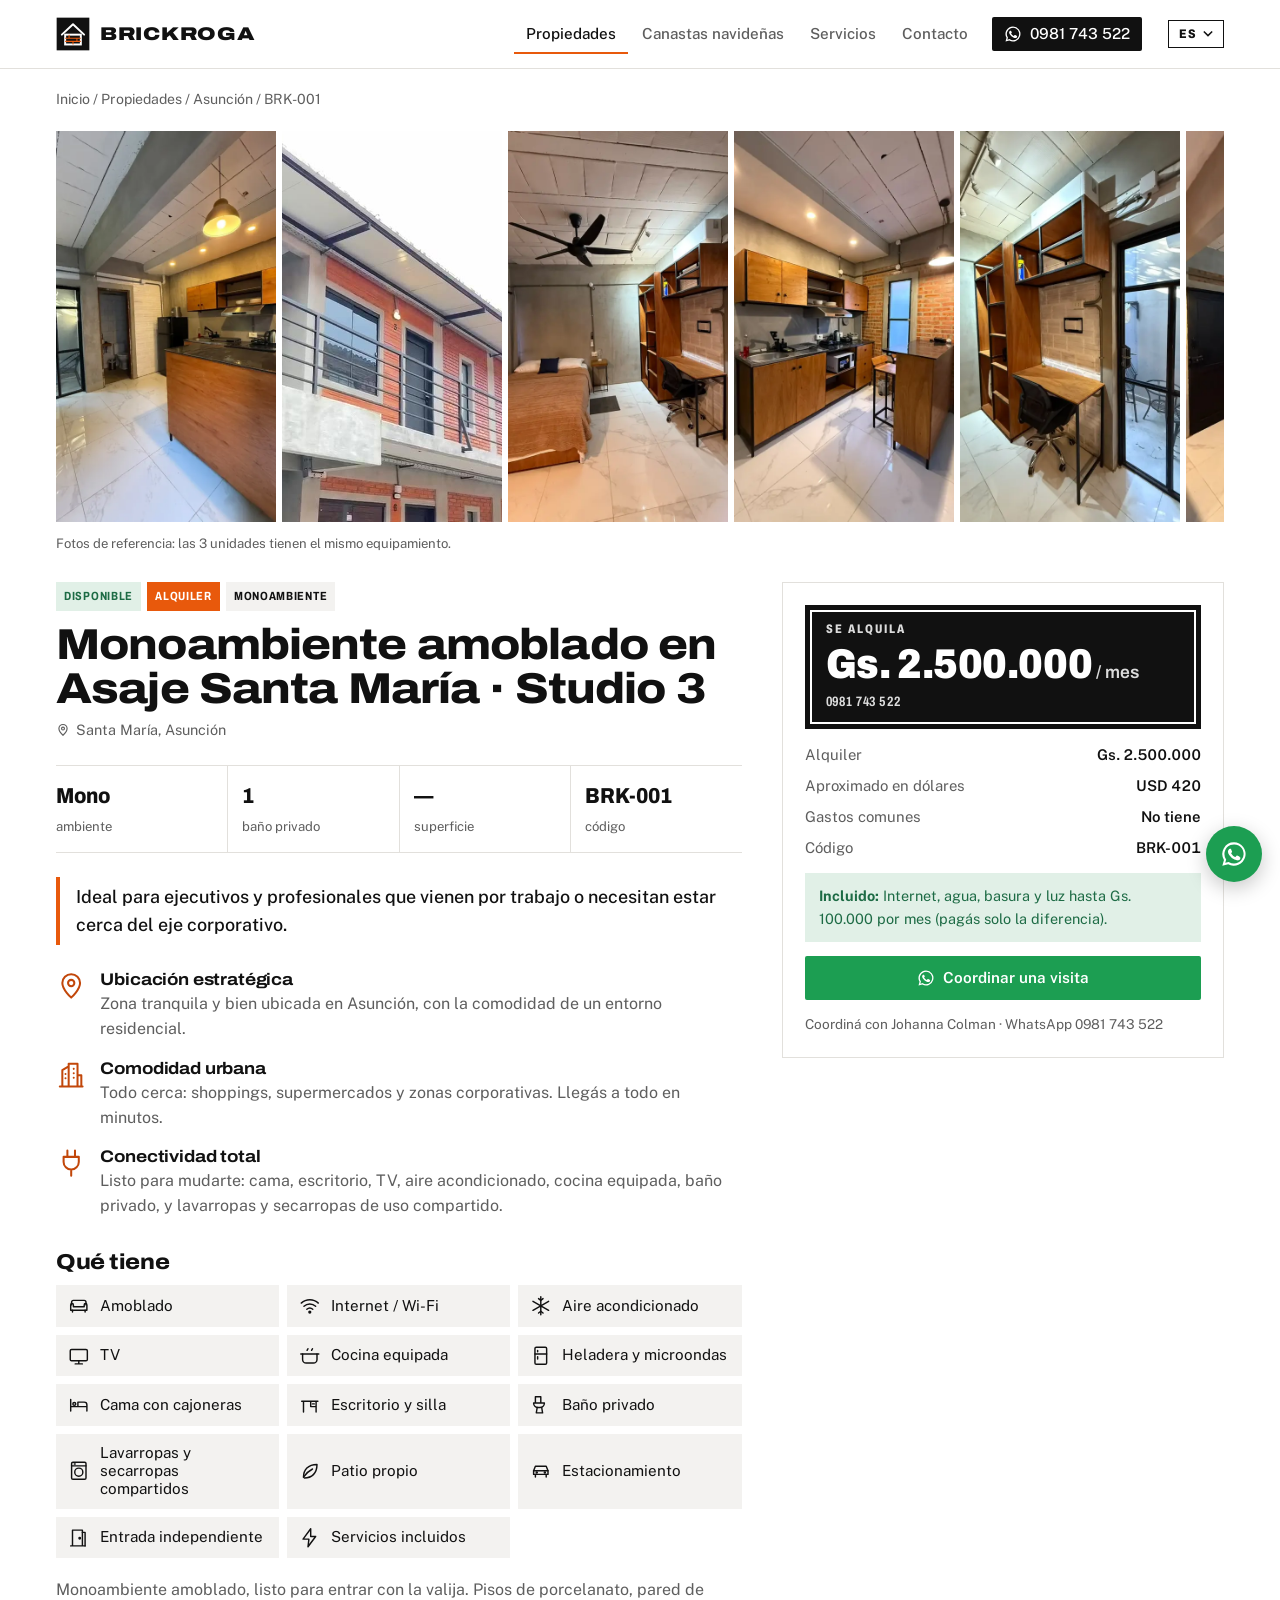
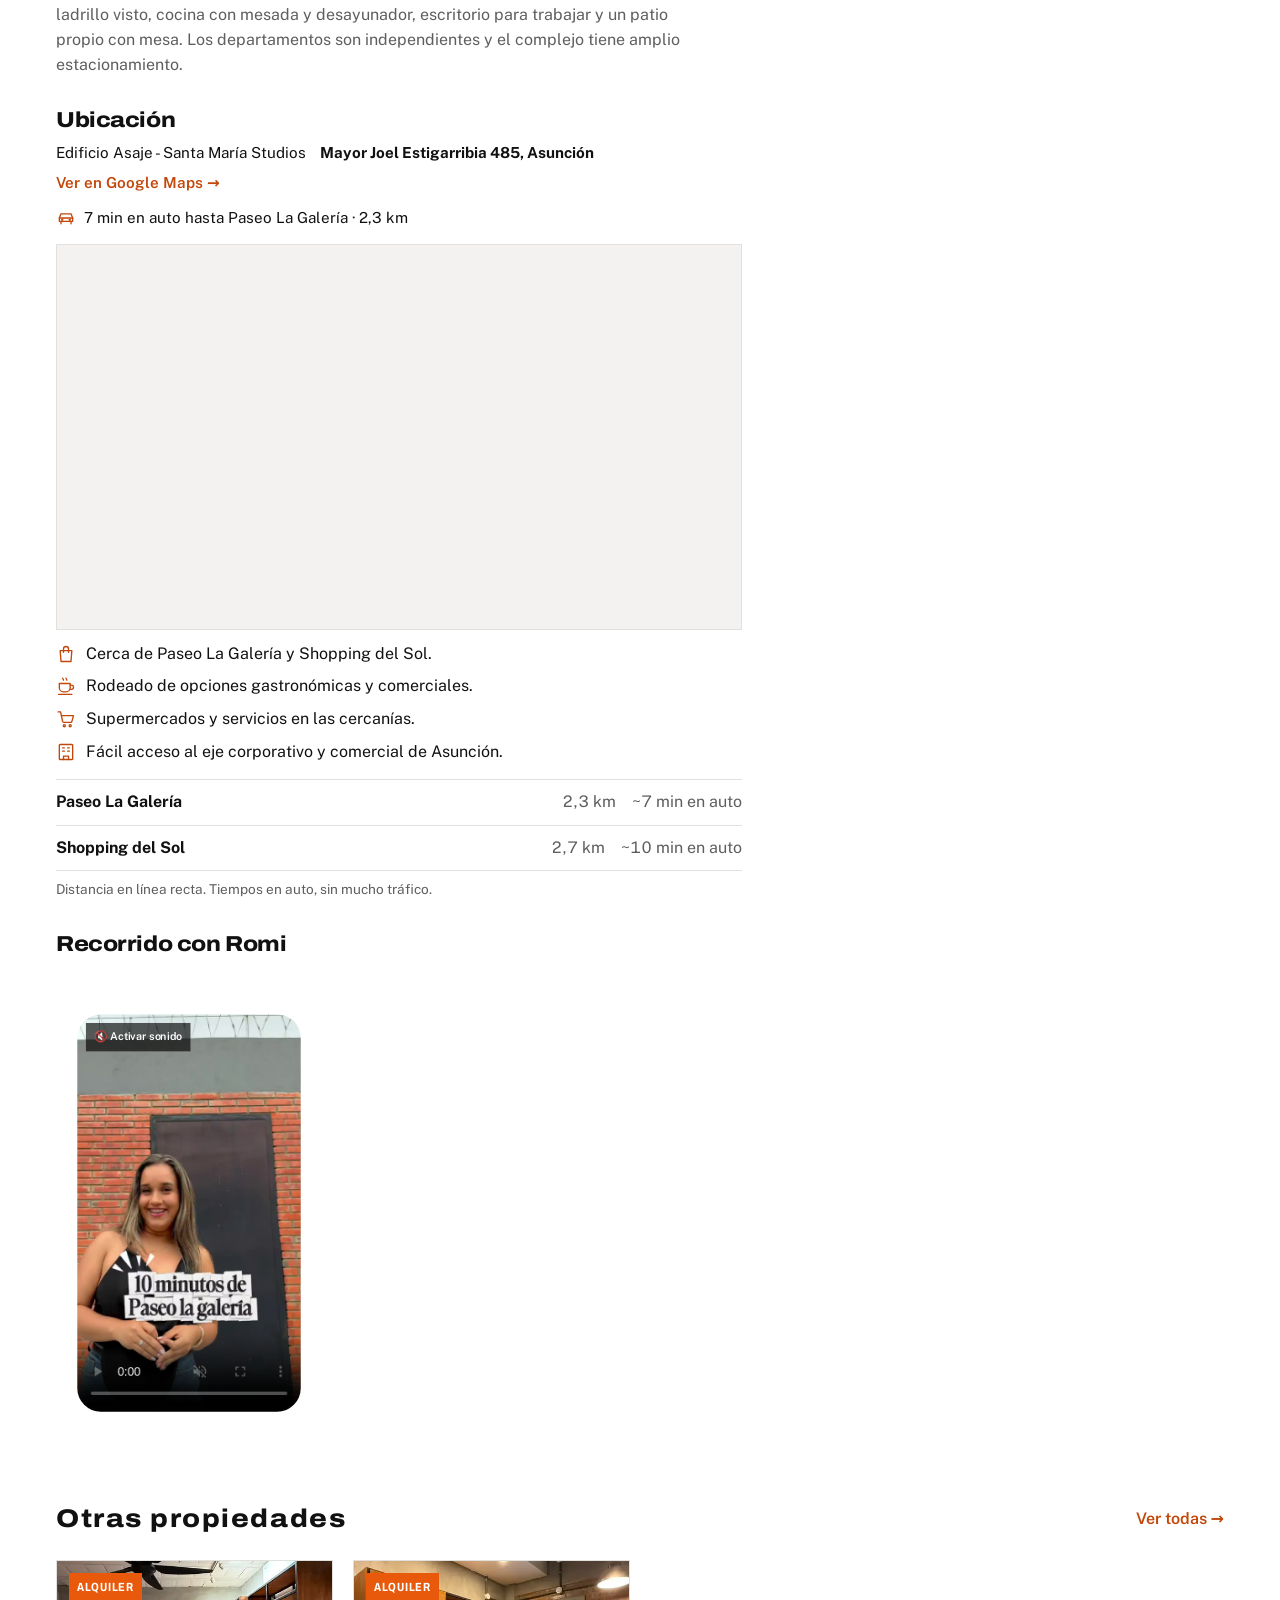
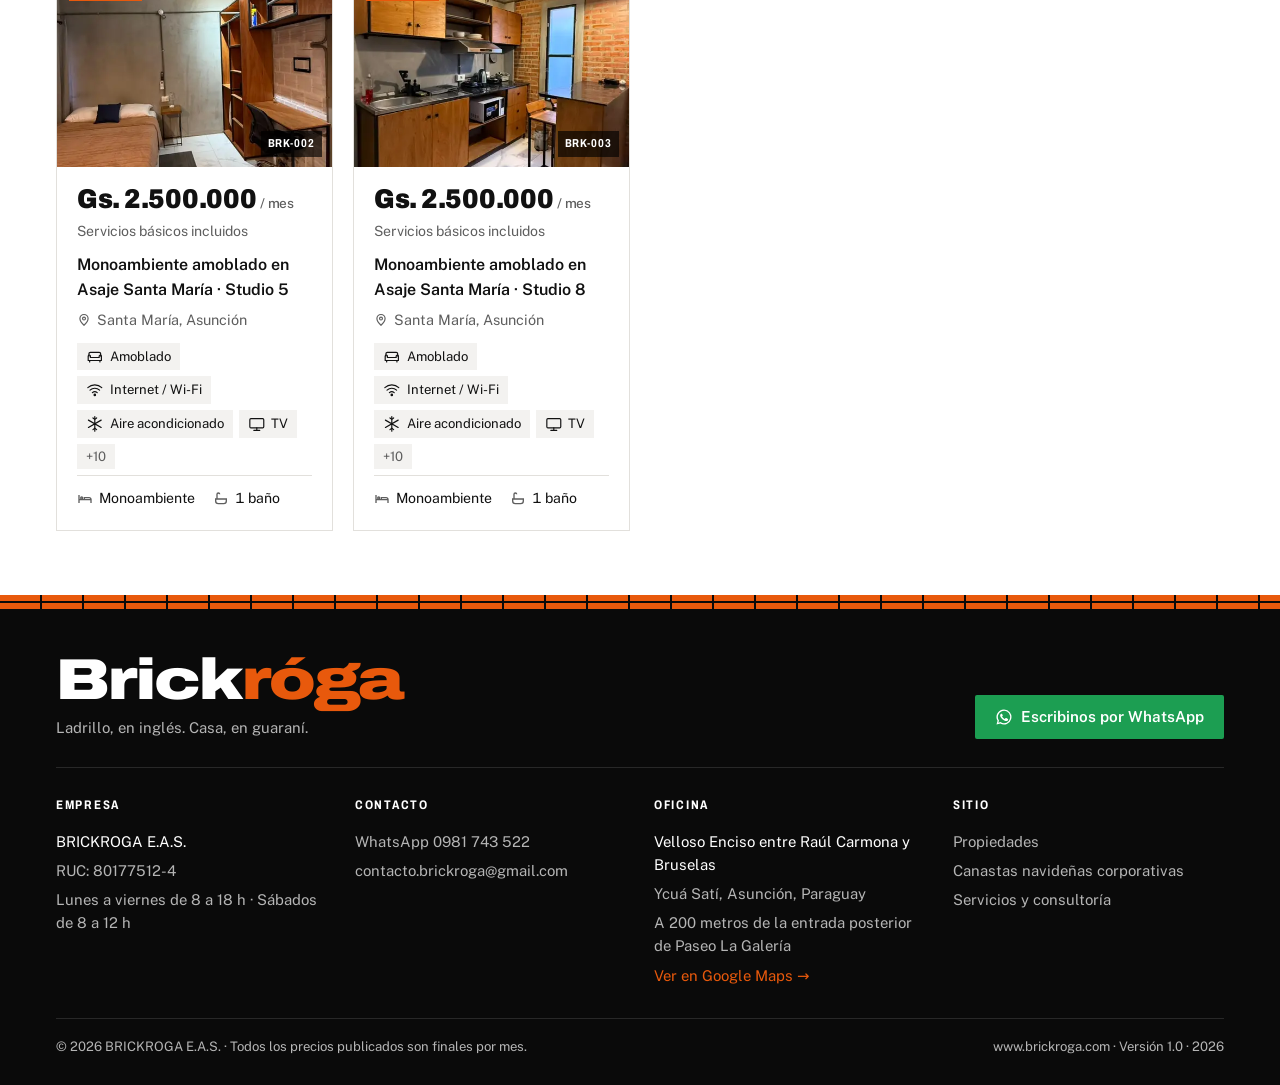
==== alquiler-monoambiente-amoblado-asaje-santa-maria-studio-3-asuncion.html @ c7d5e8a3 "Edificio Asaje - Santa María Studios: unidades Studio 3, 5 y 8 Co-Authored-By: Claude Opus 5.5 <nore" ====
<!doctype html>
<!-- Generado por herramientas/generar-fichas.js desde propiedad.html y data/datos.js: no editar a mano -->
<html lang="es-PY">
<head>
<title>Alquiler: Monoambiente amoblado en Asaje Santa María, Studio 3, Asunción, Paraguay | Brickroga</title>
<meta charset="utf-8">
<meta name="viewport" content="width=device-width, initial-scale=1, viewport-fit=cover">
<meta name="claude:viewport-fit-sides" content="cover">
<meta name="theme-color" content="#111111">
<link rel="icon" type="image/svg+xml" href="assets/favicon.svg">
<link rel="preconnect" href="https://fonts.googleapis.com">
<link rel="preconnect" href="https://fonts.gstatic.com" crossorigin>
<link rel="stylesheet" href="https://fonts.googleapis.com/css2?family=Archivo:wdth,wght@62..125,400..900&family=Public+Sans:wght@400;500;600;700&display=swap">
<link rel="stylesheet" href="assets/styles.css">
<meta name="description" content="Monoambiente amoblado en Asaje Santa María, Studio 3 en Santa María, Asunción, Paraguay. Gs. 2.500.000 por mes. Incluye internet, agua, basura y luz hasta Gs. 100.000 por mes (pagás solo la diferencia). Ideal para ejecutivos y profesionales que vienen por trabajo o necesitan estar cerca del eje corp">
<link rel="canonical" href="https://www.brickroga.com/alquiler-monoambiente-amoblado-asaje-santa-maria-studio-3-asuncion.html">
<link rel="alternate" hreflang="es-PY" href="https://www.brickroga.com/alquiler-monoambiente-amoblado-asaje-santa-maria-studio-3-asuncion.html">
<link rel="alternate" hreflang="en" href="https://www.brickroga.com/alquiler-monoambiente-amoblado-asaje-santa-maria-studio-3-asuncion.html?lang=en">
<link rel="alternate" hreflang="x-default" href="https://www.brickroga.com/alquiler-monoambiente-amoblado-asaje-santa-maria-studio-3-asuncion.html">
<meta name="geo.region" content="PY-ASU">
<meta name="geo.placename" content="Asunción, Paraguay">
<meta name="geo.position" content="-25.301266;-57.550014">
<meta property="og:title" content="Monoambiente amoblado en Asaje Santa María · Studio 3 · Gs. 2.500.000 por mes">
<meta property="og:description" content="Monoambiente amoblado en Asaje Santa María, Studio 3 en Santa María, Asunción, Paraguay. Gs. 2.500.000 por mes. Incluye internet, agua, basura y luz hasta Gs. 100.000 por mes (pagás solo la diferencia). Ideal para ejecutivos y profesionales que vienen por trabajo o necesitan estar cerca del eje corp">
<meta property="og:type" content="website">
<meta property="og:locale" content="es_PY">
<meta property="og:url" content="https://www.brickroga.com/alquiler-monoambiente-amoblado-asaje-santa-maria-studio-3-asuncion.html">
<meta property="og:image" content="https://www.brickroga.com/assets/fotos/santa-maria/r1.webp">
<script type="application/ld+json">{"@context":"https://schema.org","@graph":[{"@type":"RealEstateListing","@id":"https://www.brickroga.com/alquiler-monoambiente-amoblado-asaje-santa-maria-studio-3-asuncion.html","url":"https://www.brickroga.com/alquiler-monoambiente-amoblado-asaje-santa-maria-studio-3-asuncion.html","name":"Monoambiente amoblado en Asaje Santa María · Studio 3","description":"Monoambiente amoblado en Asaje Santa María, Studio 3 en Santa María, Asunción, Paraguay. Gs. 2.500.000 por mes. Incluye internet, agua, basura y luz hasta Gs. 100.000 por mes (pagás solo la diferencia). Ideal para ejecutivos y profesionales que vienen por trabajo o necesitan estar cerca del eje corp","inLanguage":"es-PY","image":"https://www.brickroga.com/assets/fotos/santa-maria/r1.webp","about":{"@type":"Apartment","name":"Monoambiente amoblado en Asaje Santa María · Studio 3","description":"Monoambiente amoblado, listo para entrar con la valija. Pisos de porcelanato, pared de ladrillo visto, cocina con mesada y desayunador, escritorio para trabajar y un patio propio con mesa. Los departamentos son independientes y el complejo tiene amplio estacionamiento.","address":{"@type":"PostalAddress","streetAddress":"Mayor Joel Estigarribia 485, Asunción","addressLocality":"Asunción","addressRegion":"Asunción","addressCountry":"PY"},"geo":{"@type":"GeoCoordinates","latitude":-25.301266,"longitude":-57.550014},"numberOfRooms":1,"numberOfBathroomsTotal":1,"amenityFeature":[{"@type":"LocationFeatureSpecification","name":"Amoblado","value":true},{"@type":"LocationFeatureSpecification","name":"Internet / Wi-Fi","value":true},{"@type":"LocationFeatureSpecification","name":"Aire acondicionado","value":true},{"@type":"LocationFeatureSpecification","name":"TV","value":true},{"@type":"LocationFeatureSpecification","name":"Cocina equipada","value":true},{"@type":"LocationFeatureSpecification","name":"Heladera y microondas","value":true},{"@type":"LocationFeatureSpecification","name":"Cama con cajoneras","value":true},{"@type":"LocationFeatureSpecification","name":"Escritorio y silla","value":true},{"@type":"LocationFeatureSpecification","name":"Baño privado","value":true},{"@type":"LocationFeatureSpecification","name":"Lavarropas y secarropas compartidos","value":true},{"@type":"LocationFeatureSpecification","name":"Patio propio","value":true},{"@type":"LocationFeatureSpecification","name":"Estacionamiento","value":true},{"@type":"LocationFeatureSpecification","name":"Entrada independiente","value":true},{"@type":"LocationFeatureSpecification","name":"Servicios incluidos","value":true}],"image":["https://www.brickroga.com/assets/fotos/santa-maria/r1.webp","https://www.brickroga.com/assets/fotos/santa-maria/fachada.jpg","https://www.brickroga.com/assets/fotos/santa-maria/r5.webp","https://www.brickroga.com/assets/fotos/santa-maria/r4.webp","https://www.brickroga.com/assets/fotos/santa-maria/r3.webp","https://www.brickroga.com/assets/fotos/santa-maria/r2.webp"]},"offers":{"@type":"Offer","price":2500000,"priceCurrency":"PYG","businessFunction":"http://purl.org/goodrelations/v1#LeaseOut","priceSpecification":{"@type":"UnitPriceSpecification","price":2500000,"priceCurrency":"PYG","unitText":"mes"},"availability":"https://schema.org/InStock","seller":{"@id":"https://www.brickroga.com/#empresa"}}},{"@type":"BreadcrumbList","itemListElement":[{"@type":"ListItem","position":1,"name":"Inicio","item":"https://www.brickroga.com/"},{"@type":"ListItem","position":2,"name":"Propiedades en Paraguay","item":"https://www.brickroga.com/alquileres.html"},{"@type":"ListItem","position":3,"name":"Monoambiente amoblado en Asaje Santa María · Studio 3","item":"https://www.brickroga.com/alquiler-monoambiente-amoblado-asaje-santa-maria-studio-3-asuncion.html"}]},{"@type":["RealEstateAgent","LocalBusiness"],"@id":"https://www.brickroga.com/#empresa","name":"Brickroga","legalName":"BRICKROGA E.A.S.","url":"https://www.brickroga.com/","telephone":"+595981743522","email":"contacto.brickroga@gmail.com","taxID":"80177512-4","address":{"@type":"PostalAddress","streetAddress":"Velloso Enciso entre Raúl Carmona y Bruselas","addressLocality":"Asunción","addressCountry":"PY"},"areaServed":{"@type":"Country","name":"Paraguay"}}]}</script>
</head>
<body data-page="alquileres" data-dyn-title data-prop="asaje-santa-maria-studio-3">
<header id="site-header"></header>
<main class="wrap" id="main">
  <article class="seo-ficha">
    <p><a href="index.html">Inicio</a> / <a href="alquileres.html">Propiedades en Paraguay</a> / BRK-001</p>
    <h1>Monoambiente amoblado en Asaje Santa María · Studio 3</h1>
    <p>Alquiler · Monoambiente · Santa María, Asunción, Paraguay</p>
    <p><strong>Gs. 2.500.000 por mes</strong> · Incluye: Internet, agua, basura y luz hasta Gs. 100.000 por mes (pagás solo la diferencia).</p>
    <p>Ideal para ejecutivos y profesionales que vienen por trabajo o necesitan estar cerca del eje corporativo.</p>
    <p>Monoambiente amoblado, listo para entrar con la valija. Pisos de porcelanato, pared de ladrillo visto, cocina con mesada y desayunador, escritorio para trabajar y un patio propio con mesa. Los departamentos son independientes y el complejo tiene amplio estacionamiento.</p>
    <h2>Comodidades</h2><ul><li>Amoblado</li><li>Internet / Wi-Fi</li><li>Aire acondicionado</li><li>TV</li><li>Cocina equipada</li><li>Heladera y microondas</li><li>Cama con cajoneras</li><li>Escritorio y silla</li><li>Baño privado</li><li>Lavarropas y secarropas compartidos</li><li>Patio propio</li><li>Estacionamiento</li><li>Entrada independiente</li><li>Servicios incluidos</li></ul>
    <h2>Ubicación</h2><p>Mayor Joel Estigarribia 485, Asunción</p>
    <ul><li>Paseo La Galería: 2,3 km, unos 7 min en auto</li><li>Shopping del Sol: 2,7 km, unos 10 min en auto</li></ul>
    <img src="assets/fotos/santa-maria/r1.webp" alt="Monoambiente amoblado en Asaje Santa María · Studio 3 en Asunción, Paraguay: foto 1" width="400" height="300" loading="lazy"><img src="assets/fotos/santa-maria/fachada.jpg" alt="Monoambiente amoblado en Asaje Santa María · Studio 3 en Asunción, Paraguay: foto 2" width="400" height="300" loading="lazy"><img src="assets/fotos/santa-maria/r5.webp" alt="Monoambiente amoblado en Asaje Santa María · Studio 3 en Asunción, Paraguay: foto 3" width="400" height="300" loading="lazy"><img src="assets/fotos/santa-maria/r4.webp" alt="Monoambiente amoblado en Asaje Santa María · Studio 3 en Asunción, Paraguay: foto 4" width="400" height="300" loading="lazy">
    <p><a href="https://wa.me/595981743522">Consultar por WhatsApp al 0981 743 522</a></p>
  </article>
</main>
<footer id="site-footer"></footer>
<script src="data/datos.js"></script>
<script src="assets/i18n.js"></script>
<script src="assets/iconos.js"></script>
<script src="assets/app.js"></script>
<script>
  function show() {
    const fixed = document.body.dataset.prop;
    const id = fixed || (location.hash || "").slice(1) || (new URLSearchParams(location.search).get("id")) || "";
    const all = BRK.visibles();
    const p = all.find(x => x.id === id) || all.find(x => x.id.startsWith(id + "-")) || all[0];
    /* old links (propiedad.html#id) go to the listing's own page */
    if (!fixed && p.slug) { location.replace(p.slug + ".html" + location.search); return; }
    const E = BRK.esc, M = n => BRK.money(p.moneda, n), K = p.contacto || { nombre: "", numero: BRK.WA.numero, visible: BRK.WA.visible };
    const T = x => window.BRK_I18N ? BRK_I18N.tr(x) : x;
    /* listing pages already ship an SEO title and description in Spanish; only rewrite them in English or on the generic page */
    const keepHead = fixed && !(window.BRK_I18N && BRK_I18N.lang === "en");
    if (!keepHead) document.title = T(p.titulo + ", " + p.ciudad) + " | Brickroga";
    const md = keepHead ? null : document.querySelector('meta[name="description"]');
    if (md) md.content = (p.ideal_para ? p.ideal_para + " " : "") + p.titulo + ", " + p.barrio + ", " + p.ciudad + (p.precio ? ". " + M(p.precio) + " por " + p.periodo + "." : ".");
    const msg = "Hola Brickroga, me interesa " + (p.codigo ? "la propiedad " + p.codigo + ", " : "") + "\"" + p.titulo + "\"" + (p.precio ? " (" + M(p.precio) + " por " + p.periodo + ")" : "") + ". ¿Puedo coordinar una visita?";
    const wa = BRK.waLink(msg, K.numero);
    const estado = p.estado === "disponible" ? '<span class="chip chip-ok">Disponible</span>' : '<span class="chip chip-ej">' + E(p.estado) + '</span>';
    const fotos = (p.fotos || []).length ? p.fotos.map((s, i) => `<img src="${E(s)}" alt="${E(p.titulo)} en ${E(p.ciudad)}, Paraguay, foto ${i + 1}" loading="${i < 3 ? "eager" : "lazy"}">`).join("")
      : [0, 1, 2].map(() => '<div class="card-photo" style="aspect-ratio:9/16">' + BRK.photo(p) + '</div>').join("");
    const facts = [];
    if (p.tipo !== "Terreno") facts.push(p.dormitorios ? [p.dormitorios, p.dormitorios === 1 ? "dormitorio" : "dormitorios"] : ["Mono", "ambiente"]);
    if (p.banos) facts.push([p.banos, p.banos === 1 && (p.comodidades || []).includes("bano_privado") ? "baño privado" : p.banos === 1 ? "baño" : "baños"]);
    if (p.huespedes) facts.push([p.huespedes, "huéspedes"]);
    facts.push([p.m2 ? p.m2 + " m²" : "—", "superficie"]);
    if (!p.huespedes) facts.push([p.codigo || "—", "código"]);
    const mapq = p.lat ? p.lat + "," + p.lng : p.mapa_q || "";
    /* Asunción listings show the route to Paseo La Galería as the reference point; others only show the place */
    const REF = "Paseo La Galería", ref = !p.mapa_solo && p.ciudad === "Asunción" && p.lat ? (p.ref_mapa || REF) : "";
    const refNear = ref && (p.cerca || []).find(c => c.lugar === ref);
    const mapSrc = ref ? `https://maps.google.com/maps?saddr=${encodeURIComponent(mapq)}&daddr=${encodeURIComponent(ref + ", Asunción, Paraguay")}&hl=es&output=embed`
      : `https://maps.google.com/maps?q=${encodeURIComponent(mapq)}&z=${p.lat ? 15 : 13}&hl=es&output=embed`;
    const ivisit = p.operacion === "Alquiler temporario" ? "Consultar fechas y tarifa" : "Coordinar una visita";
    document.getElementById("main").innerHTML = `
      <nav class="crumbs" aria-label="Ruta"><a href="index.html">Inicio</a> / <a href="alquileres.html">Propiedades</a> / <a href="alquileres.html?ciudad=${encodeURIComponent(p.ciudad)}">${E(p.ciudad)}</a> / ${E(p.codigo || p.barrio)}</nav>
      <div class="strip" tabindex="0" aria-label="Fotos">${fotos}</div>
      ${p.fotos_nota ? `<p class="foto-nota">${E(p.fotos_nota)}</p>` : ""}
      <div class="detail">
        <div style="min-width:0">
          <div style="display:flex;gap:6px;flex-wrap:wrap">${estado}<span class="chip chip-orange">${E(p.operacion)}</span><span class="chip" style="background:var(--concrete)">${E(p.tipo)}</span>${p.ejemplo ? '<span class="chip chip-ej">Datos de ejemplo</span>' : ""}</div>
          <h1 style="font-size:clamp(1.8rem,3.6vw,2.7rem);margin-top:12px">${E(p.titulo)}</h1>
          <p class="loc" style="margin-top:8px">${BRK_ICONS.pin}${E(p.barrio)}, ${E(p.ciudad)}</p>
          ${p.resenas ? `<p class="rating" style="margin-top:8px"><span class="stars">★</span>${String(p.resenas.nota).replace(".", ",")} · ${p.resenas.cantidad} reseñas en ${E(p.resenas.fuente)}</p>${p.resenas.detalle ? `<p class="muted" style="font-size:.88rem;margin-top:2px">${E(p.resenas.detalle)}</p>` : ""}` : ""}
          <div class="only-m">${BRK.cartel(p)}<a class="btn btn-wa" href="${wa}" target="_blank" rel="noopener">${BRK_ICONS.wa}${ivisit}</a></div>
          <div class="facts">${facts.map(f => `<div class="fact"><b>${E(f[0])}</b><span>${f[1]}</span></div>`).join("")}</div>
          ${p.ideal_para ? `<p class="ideal">${E(p.ideal_para)}</p>` : ""}
          ${p.secciones && p.secciones.length ? `<div class="blocks" style="margin-top:26px">${p.secciones.map(b => `<div class="block"><span class="e" aria-hidden="true">${BRK_ICO(b.e)}</span><h3>${E(b.titulo)}</h3><p>${E(b.texto)}</p></div>`).join("")}</div>` : ""}
          <h2 style="font-size:1.35rem;margin-top:32px">Qué tiene</h2>
          <div class="ams-big">${BRK.amen(p)}</div>
          <p style="max-width:66ch;margin-top:20px" class="muted">${E(p.descripcion)}</p>
          ${p.nota ? `<div class="nota"><b>${E(p.nota.titulo)}</b><p>${E(p.nota.texto)}</p></div>` : ""}
          <h2 style="font-size:1.35rem;margin-top:32px">Ubicación</h2>
          <div class="addr">${p.edificio ? `<span>Edificio ${E(p.edificio)}</span>` : ""}${p.direccion ? `<b>${E(p.direccion)}</b>` : `<b>${E(p.barrio)}, ${E(p.ciudad)}</b>`}${p.maps ? `<a href="${E(p.maps)}" target="_blank" rel="noopener">Ver en Google Maps →</a>` : ""}</div>
          ${refNear ? `<p class="map-ref">${BRK_ICO("car")}<span>${refNear.min} min en auto hasta ${E(ref)} · ${String(refNear.km).replace(".", ",")} km</span></p>` : ""}
          ${mapq ? `<div class="map-embed"><iframe title="Mapa: ${E(p.barrio)}, ${E(p.ciudad)}" src="${mapSrc}" loading="lazy" referrerpolicy="no-referrer-when-downgrade" allowfullscreen></iframe></div>${p.mapa_aprox ? '<p class="muted" style="font-size:.85rem;margin-top:8px">Ubicación aproximada. Te pasamos la dirección exacta al confirmar la reserva.</p>' : ""}` : ""}
          ${p.cerca_lista ? `<ul class="near-list">${p.cerca_lista.map(c => { const s = BRK_ICO_SPLIT(c); return `<li>${s[0]}<span>${E(s[1])}</span></li>`; }).join("")}</ul>` : ""}
          ${p.cerca && p.cerca.length ? `<div class="near">${p.cerca.map(c => `<div><b>${E(c.lugar)}</b><span>${String(c.km).replace(".", ",")} km</span><span>~${c.min} min en auto</span></div>`).join("")}</div>
          <p class="muted" style="font-size:.85rem;margin-top:8px">Distancia en línea recta. Tiempos en auto, sin mucho tráfico.</p>` : ""}
          ${p.video || (p.mapa && !mapq) ? `<h2 style="font-size:1.35rem;margin-top:32px">${p.video_titulo ? E(p.video_titulo) : "Recorrido"}</h2>
          <div class="media-row">
            ${p.video ? `<div class="video-wrap"><video data-auto controls muted loop playsinline preload="metadata" poster="${E(p.video_poster || "")}" src="${E(p.video)}"></video></div>` : ""}
            ${p.mapa && !mapq ? `<figure style="margin:0"><img src="${E(p.mapa)}" alt="Mapa de la zona de ${E(p.barrio)}" loading="lazy"><figcaption class="muted" style="font-size:.8rem;margin-top:6px">© OpenStreetMap</figcaption></figure>` : ""}
          </div>` : ""}
        </div>
        <aside class="price-box" aria-label="Precio">
          ${BRK.cartel(p)}
          <dl>
            ${p.precio ? `<dt>${p.periodo === "noche" ? "Tarifa por noche" : "Alquiler"}</dt><dd>${M(p.precio)}</dd>` : `<dt>Tarifa</dt><dd>Consultá según fechas</dd>`}
            ${p.precio_usd_aprox ? `<dt>Aproximado en dólares</dt><dd>USD ${BRK.fmt(p.precio_usd_aprox)}</dd>` : ""}
            ${p.operacion === "Alquiler" ? `<dt>Gastos comunes</dt><dd>${p.gastos_comunes ? M(p.gastos_comunes) : "No tiene"}</dd>` : ""}
            ${p.codigo ? `<dt>Código</dt><dd>${E(p.codigo)}</dd>` : ""}
          </dl>
          ${p.precio_nota ? `<p class="muted" style="font-size:.85rem">${E(p.precio_nota)}</p>` : ""}
          ${p.incluye ? `<p class="incl-box"><b>Incluido:</b> ${E(p.incluye)}</p>` : ""}
          <a class="btn btn-wa" href="${wa}" target="_blank" rel="noopener">${BRK_ICONS.wa}${ivisit}</a>
          ${p.airbnb ? `<a class="btn btn-line" href="${E(p.airbnb)}" target="_blank" rel="noopener">Ver disponibilidad en Airbnb</a>` : ""}
          <p class="muted" style="font-size:.85rem">${K.nombre ? "Coordiná con " + E(K.nombre) + " · " : ""}WhatsApp ${E(K.visible)}</p>
        </aside>
      </div>
      ${(() => { const more = BRK.visibles().filter(x => x.id !== p.id).slice(0, 3); return more.length ? `<section style="padding-bottom:64px"><div class="section-head"><h2 style="font-size:1.6rem">Otras propiedades</h2><a class="link" href="alquileres.html">Ver todas →</a></div><div class="grid">${more.map(BRK.card).join("")}</div></section>` : ""; })()}`;
    window.scrollTo(0, 0);
    if (window.BRK_VIDEOS_READY) BRK_VIDEOS_READY();
  }
  addEventListener("hashchange", show); show();
</script>
</body>
</html>
---- assets/styles.css ----
/* Layout: white page, black type and signage, orange accent. Big crossfading banner on top, photos in an offset (running-bond) layout,
   prices set like a painted "SE ALQUILA" sign, Apple-style reveal on scroll. Square corners. */
:root{
  --black:#111111;
  --black-deep:#0A0A0A;
  --orange:#E8590C;
  --orange-ink:#C2470A;
  --orange-soft:#FDE8DC;
  --concrete:#F3F2F0;
  --bg:#FFFFFF;
  --surface:#FFFFFF;
  --fg:#111111;
  --fg-soft:#5E5E5E;
  --line:#E2E0DC;
  --plate-fg:#FFFFFF;
  --on-dark:#FFFFFF;
  --on-dark-soft:#B5B5B5;
  --ok:#1D6B45;
  --ok-bg:#E1F0E7;
  --warn:#7A5300;
  --warn-bg:#FBEFD2;
  --wa:#1C9E52;
  --gold:#D9A441;
  --font-display:"Archivo", "Arial Narrow", "Helvetica Neue", Arial, sans-serif;
  --font-body:"Public Sans", "Segoe UI", system-ui, -apple-system, sans-serif;
  --max:1200px;
}
@media (prefers-color-scheme: dark){ :root:not([data-theme="light"]){
  --black:#1C1C1C; --black-deep:#050505; --orange:#F2711F; --orange-ink:#FF8A3D; --orange-soft:#3A1E0E; --concrete:#181818;
  --bg:#0C0C0C; --surface:#151515; --fg:#F2F2F2; --fg-soft:#A3A3A3; --line:#2B2B2B;
  --ok:#6FD3A0; --ok-bg:#12301F; --warn:#F0C766; --warn-bg:#36290C; color-scheme:dark; } }
:root[data-theme="dark"]{
  --black:#1C1C1C; --black-deep:#050505; --orange:#F2711F; --orange-ink:#FF8A3D; --orange-soft:#3A1E0E; --concrete:#181818;
  --bg:#0C0C0C; --surface:#151515; --fg:#F2F2F2; --fg-soft:#A3A3A3; --line:#2B2B2B;
  --ok:#6FD3A0; --ok-bg:#12301F; --warn:#F0C766; --warn-bg:#36290C; color-scheme:dark; }

*{box-sizing:border-box}
html{-webkit-text-size-adjust:100%}
body{margin:0;background:var(--bg);color:var(--fg);font-family:var(--font-body);font-size:16px;line-height:1.55;-webkit-font-smoothing:antialiased}
img,video{max-width:100%;display:block}
a{color:inherit}
h1,h2,h3{font-family:var(--font-display);font-stretch:112%;line-height:1.02;letter-spacing:-.02em;text-wrap:balance;margin:0;font-weight:800}
h1{font-size:clamp(2.2rem,5.4vw,4.1rem)}
h2{font-size:clamp(1.6rem,3vw,2.35rem)}
h3{font-size:1.15rem;font-weight:700;letter-spacing:-.01em}
p{margin:0}
.label{font-family:var(--font-display);font-stretch:75%;font-weight:700;font-size:.8rem;letter-spacing:.14em;text-transform:uppercase;color:var(--fg-soft)}
.muted{color:var(--fg-soft)}
.num{font-variant-numeric:tabular-nums}
:focus-visible{outline:3px solid var(--orange);outline-offset:2px}
@media (prefers-reduced-motion:reduce){*{transition:none!important;animation:none!important}}

.wrap{max-width:var(--max);margin:0 auto;padding-left:max(16px,env(safe-area-inset-left,0px));padding-right:max(16px,env(safe-area-inset-right,0px))}

/* Header */
body::before{content:"";position:fixed;inset:0 0 auto;height:env(safe-area-inset-top,0px);z-index:60;background:var(--surface)}
.site-header{position:sticky;top:env(safe-area-inset-top,0px);z-index:50;background:var(--surface);border-bottom:1px solid var(--line)}
.site-header .wrap{display:flex;align-items:center;gap:20px;min-height:68px}
.logo{display:flex;align-items:center;gap:10px;text-decoration:none;color:var(--fg)}
.logo svg{width:34px;height:34px;flex:none}
.logo b{font-family:var(--font-display);font-stretch:125%;font-weight:900;font-size:1.15rem;letter-spacing:.04em}
.nav{display:flex;gap:2px;margin-left:auto;align-items:center}
.nav a{text-decoration:none;font-size:.95rem;font-weight:500;padding:8px 12px;color:var(--fg-soft)}
.nav a:hover,.nav a[aria-current="page"]{color:var(--fg)}
.nav a[aria-current="page"]{box-shadow:inset 0 -2px 0 var(--orange)}
.nav .btn{margin-left:10px;color:var(--plate-fg)}
.menu-btn{display:none;margin-left:auto;background:none;border:1px solid var(--line);color:var(--fg);padding:8px 14px;font:inherit;font-size:.9rem;cursor:pointer}
@media (max-width:860px){
  .menu-btn{display:block}
  .nav{display:none;position:absolute;top:100%;left:0;right:0;flex-direction:column;align-items:stretch;background:var(--surface);padding:8px max(16px,env(safe-area-inset-right,0px)) 16px max(16px,env(safe-area-inset-left,0px));border-bottom:1px solid var(--line)}
  .nav.open{display:flex}
  .nav a{padding:12px 4px;border-bottom:1px solid var(--line)}
  .nav a[aria-current="page"]{box-shadow:none;color:var(--orange)}
  .nav .btn{margin:12px 0 0;border:0}
}

/* Buttons */
.btn{display:inline-flex;align-items:center;justify-content:center;gap:8px;font:inherit;font-weight:600;font-size:.95rem;text-decoration:none;border:0;padding:13px 20px;cursor:pointer;line-height:1.1;border-radius:2px}
.btn svg{width:18px;height:18px;flex:none}
.btn-black{background:var(--black);color:var(--plate-fg)}
.btn-black:hover{background:var(--black-deep)}
.btn-wa{background:var(--wa);color:#fff}
.btn-wa:hover{filter:brightness(1.07)}
.btn-line{background:transparent;color:inherit;box-shadow:inset 0 0 0 1.5px currentColor}
.btn-orange{background:var(--orange);color:#fff}

/* The sign: price set like a painted rental sign */
.cartel{display:inline-flex;flex-direction:column;background:var(--black);color:var(--plate-fg);padding:12px 18px 14px;border:3px solid var(--black);outline:2px solid var(--plate-fg);outline-offset:-7px;font-family:var(--font-display)}
.cartel .se{font-stretch:75%;font-weight:800;letter-spacing:.16em;font-size:.78rem;text-transform:uppercase;opacity:.85}
.cartel .monto{font-stretch:88%;font-weight:900;font-size:clamp(1.8rem,3.4vw,2.6rem);line-height:1;letter-spacing:-.01em;font-variant-numeric:tabular-nums;margin-top:4px}
.cartel .monto small{font-size:.42em;font-weight:600;font-stretch:100%;letter-spacing:0;margin-left:4px;opacity:.85}
.cartel .tel{font-stretch:75%;font-weight:700;font-size:.85rem;letter-spacing:.06em;margin-top:6px;opacity:.85}

/* Hero */
.hero{padding-block:44px 56px;border-bottom:1px solid var(--line)}
.hero .wrap{display:grid;grid-template-columns:minmax(0,1fr) minmax(0,1.05fr);gap:48px;align-items:center}
@media (max-width:900px){.hero .wrap{grid-template-columns:1fr;gap:32px}}
.hero h1 .b{color:var(--orange-ink)}
.hero .lead{font-size:1.12rem;color:var(--fg-soft);max-width:46ch;margin-top:18px}
.hero-row{display:flex;gap:22px;align-items:flex-end;flex-wrap:wrap;margin-top:28px}
.hero-row .incl{font-size:.9rem;color:var(--fg-soft);max-width:28ch}
.hero-actions{display:flex;gap:10px;flex-wrap:wrap;margin-top:26px}

/* Running-bond photo mosaic */
.bond{display:grid;grid-template-columns:repeat(3,minmax(0,1fr));gap:10px;align-items:start}
.bond figure{margin:0;aspect-ratio:3/4;max-width:100%;overflow:hidden;background:var(--concrete)}
.bond figure img{width:100%;height:100%;object-fit:cover}
.bond .col{display:grid;gap:10px}
.bond .col:nth-child(2){margin-top:56px}
.bond .col:nth-child(3){margin-top:18px}
@media (max-width:900px){.bond figure{aspect-ratio:4/5}.bond .col:nth-child(2){margin-top:32px}}

/* Sections */
.section{padding-block:64px}
.section-concrete{background:var(--concrete)}
.section-head{display:flex;align-items:end;justify-content:space-between;gap:16px;flex-wrap:wrap;margin-bottom:28px}
.section-head .link{font-weight:600;color:var(--orange-ink);text-decoration:none}
.section-head .link:hover{text-decoration:underline}

/* Feature listing (one big property) */
.feature{display:grid;grid-template-columns:minmax(0,1.25fr) minmax(0,1fr);border:1px solid var(--line);background:var(--surface);text-decoration:none;color:inherit}
@media (max-width:860px){.feature{grid-template-columns:1fr}}
.feature-photos{display:grid;grid-template-columns:2fr 1fr;grid-template-rows:1fr 1fr;gap:4px;min-height:420px}
.feature-photos img{width:100%;height:100%;object-fit:cover}
.feature-photos img:first-child{grid-row:1/3}
@media (max-width:860px){.feature-photos{min-height:340px}}
.feature-body{padding:28px;display:flex;flex-direction:column;gap:14px;min-width:0}
.feature-body .cartel{align-self:flex-start}

/* Listing cards */
.grid{display:grid;grid-template-columns:repeat(auto-fill,minmax(258px,1fr));gap:20px}
.card{background:var(--surface);border:1px solid var(--line);display:flex;flex-direction:column;text-decoration:none;color:inherit}
.card:hover .card-photo img{transform:scale(1.03)}
.card-photo{position:relative;aspect-ratio:4/3;max-width:100%;overflow:hidden;background:var(--concrete)}
.card-photo img{width:100%;height:100%;object-fit:cover;transition:transform .4s}
.ph-empty{position:absolute;inset:0;display:flex;flex-direction:column;align-items:center;justify-content:center;gap:8px;font-size:.82rem;color:var(--fg-soft);
  background-image:linear-gradient(var(--line) 1px,transparent 1px),linear-gradient(90deg,var(--line) 1px,transparent 1px);background-size:44px 22px,44px 44px;background-position:0 0,22px 0}
.ph-empty span{background:var(--concrete);padding:4px 8px}
.ph-empty svg{width:40px;height:40px;background:var(--concrete);padding:4px}
.tags{position:absolute;top:12px;left:12px;display:flex;gap:6px;flex-wrap:wrap}
.chip{font-family:var(--font-display);font-stretch:80%;font-size:.74rem;font-weight:700;letter-spacing:.06em;text-transform:uppercase;padding:5px 8px;background:var(--surface);color:var(--fg)}
.chip-orange{background:var(--orange);color:#fff}
.chip-ej{background:var(--warn-bg);color:var(--warn)}
.chip-ok{background:var(--ok-bg);color:var(--ok)}
.card-body{padding:18px 20px 20px;display:flex;flex-direction:column;gap:6px;flex:1}
.price{font-family:var(--font-display);font-stretch:90%;font-weight:900;font-size:1.7rem;letter-spacing:-.01em;font-variant-numeric:tabular-nums;line-height:1.1}
.price small{font-family:var(--font-body);font-size:.85rem;font-weight:500;color:var(--fg-soft)}
.sub{font-size:.88rem;color:var(--fg-soft)}
.card-title{font-weight:600;margin-top:4px}
.loc{font-size:.9rem;color:var(--fg-soft);display:flex;gap:6px;align-items:center}
.loc svg{width:14px;height:14px;flex:none}
.specs{display:flex;flex-wrap:wrap;gap:6px 18px;margin-top:auto;padding-top:12px;border-top:1px solid var(--line);font-size:.88rem}
.specs span{display:flex;align-items:center;gap:6px;font-variant-numeric:tabular-nums}
.specs svg{width:16px;height:16px;color:var(--fg-soft)}

/* Christmas band */
.xmas{display:grid;grid-template-columns:auto minmax(0,1fr) auto;gap:32px;align-items:center;background:var(--black-deep);color:var(--on-dark);padding:32px 36px;position:relative;overflow:hidden}
.xmas::before{content:"";position:absolute;inset:0 0 auto;height:6px;background:repeating-linear-gradient(90deg,var(--orange) 0 30px,var(--gold) 30px 34px,#FFFFFF 34px 64px,var(--gold) 64px 68px)}
.xmas .gift{width:84px;height:84px;color:var(--gold)}
.xmas p{color:var(--on-dark-soft);max-width:56ch;margin-top:8px}
.xmas .label{color:var(--gold)}
.xmas-actions{display:flex;gap:10px;flex-wrap:wrap}
@media (max-width:860px){.xmas{grid-template-columns:1fr;padding:28px 22px;gap:18px}.xmas .gift{width:56px;height:56px}}

/* Services as a ruled list */
.svc-list{display:grid;grid-template-columns:repeat(3,minmax(0,1fr));border-top:2px solid var(--fg)}
@media (max-width:860px){.svc-list{grid-template-columns:1fr}}
.svc{padding:22px 24px 26px 0;display:flex;flex-direction:column;gap:10px;border-bottom:1px solid var(--line)}
.svc + .svc{padding-left:24px;border-left:1px solid var(--line)}
@media (max-width:860px){.svc + .svc{padding-left:0;border-left:0}}
.svc p{color:var(--fg-soft);font-size:.96rem}
.svc a{font-weight:600;color:var(--orange-ink);text-decoration:none;margin-top:auto}

/* Name story */
.story{display:grid;grid-template-columns:minmax(0,1fr) minmax(0,1.1fr);gap:48px;align-items:center}
@media (max-width:860px){.story{grid-template-columns:1fr;gap:20px}}
.word{font-family:var(--font-display);font-stretch:125%;font-size:clamp(2.6rem,8vw,5.4rem);font-weight:900;letter-spacing:-.035em;line-height:.95}
.word .r{color:var(--orange)}
.gloss{display:grid;grid-template-columns:auto 1fr;gap:4px 14px;margin-top:18px;font-size:.95rem}
.gloss b{font-family:var(--font-display);font-stretch:80%;letter-spacing:.08em;text-transform:uppercase}
.gloss span{color:var(--fg-soft)}

/* Listing page */
.page-head{padding-block:36px 8px}
.page-head p{color:var(--fg-soft);margin-top:10px}
.filters{display:flex;gap:12px;flex-wrap:wrap;align-items:end;padding-block:18px;border-block:1px solid var(--line);margin-block:20px 24px}
.field{display:flex;flex-direction:column;gap:5px;min-width:0}
.field label{font-family:var(--font-display);font-stretch:80%;font-size:.76rem;font-weight:700;letter-spacing:.1em;text-transform:uppercase;color:var(--fg-soft)}
.field select,.field input,.field textarea{font:inherit;font-size:.95rem;color:var(--fg);background:var(--surface);border:1px solid var(--line);border-radius:2px;padding:11px 12px;min-width:0;width:100%}
.filters .field{flex:1 1 150px}
.result-count{font-weight:600;margin-bottom:16px}
.empty{padding:40px;text-align:center;border:1px dashed var(--line);color:var(--fg-soft)}

/* Detail */
.crumbs{font-size:.88rem;color:var(--fg-soft);padding-block:20px}
.crumbs a{text-decoration:none;color:var(--fg-soft)} .crumbs a:hover{color:var(--fg)}
.strip{display:grid;grid-auto-flow:column;grid-auto-columns:minmax(220px,28%);gap:6px;overflow-x:auto;scroll-snap-type:x mandatory;padding-bottom:8px}
.strip img{width:100%;aspect-ratio:9/16;object-fit:cover;scroll-snap-align:start;background:var(--concrete)}
@media (max-width:600px){.strip{grid-auto-columns:72%}}
.detail{display:grid;grid-template-columns:minmax(0,1.55fr) minmax(0,1fr);gap:40px;align-items:start;padding-block:28px 64px}
@media (max-width:900px){.detail{grid-template-columns:1fr;gap:28px}}
.facts{display:grid;grid-template-columns:repeat(4,minmax(0,1fr));border-block:1px solid var(--line);margin-block:24px}
@media (max-width:520px){.facts{grid-template-columns:repeat(2,minmax(0,1fr))}}
.fact{padding:14px 12px 14px 0}
.fact + .fact{padding-left:14px;border-left:1px solid var(--line)}
@media (max-width:520px){.fact:nth-child(3){border-left:0;padding-left:0}.fact:nth-child(n+3){border-top:1px solid var(--line)}}
.fact b{display:block;font-family:var(--font-display);font-stretch:90%;font-weight:800;font-size:1.35rem;font-variant-numeric:tabular-nums}
.fact span{font-size:.82rem;color:var(--fg-soft)}
.feat{display:grid;grid-template-columns:repeat(2,minmax(0,1fr));gap:8px 24px;padding:0;margin:12px 0 0}
@media (max-width:520px){.feat{grid-template-columns:1fr}}
.feat li{list-style:none;padding-left:22px;position:relative;font-size:.95rem}
.feat li::before{content:"";position:absolute;left:0;top:.55em;width:10px;height:5px;background:var(--orange)}
.near{display:grid;gap:0;margin-top:14px;border-top:1px solid var(--line)}
.near div{display:grid;grid-template-columns:minmax(0,1fr) auto auto;gap:16px;padding-block:10px;border-bottom:1px solid var(--line);font-variant-numeric:tabular-nums}
.near span{color:var(--fg-soft)}
.price-box{position:sticky;top:calc(env(safe-area-inset-top,0px) + 88px);background:var(--surface);border:1px solid var(--line);padding:22px;display:flex;flex-direction:column;gap:14px}
.price-box .cartel{align-self:stretch}
.price-box dl{display:grid;grid-template-columns:1fr auto;gap:8px 12px;margin:0;font-size:.93rem}
.price-box dt{color:var(--fg-soft)} .price-box dd{margin:0;font-weight:600;text-align:right;font-variant-numeric:tabular-nums}
.incl-box{background:var(--ok-bg);color:var(--ok);padding:12px 14px;font-size:.9rem}
.price-box .btn{width:100%}
.video-wrap{max-width:360px}
.video-wrap video{width:100%;aspect-ratio:9/16;object-fit:cover;background:var(--concrete)}
.media-row{display:grid;grid-template-columns:minmax(0,.8fr) minmax(0,1.2fr);gap:20px;margin-top:14px;align-items:start}
@media (max-width:640px){.media-row{grid-template-columns:1fr}}
.media-row img{width:100%;border:1px solid var(--line)}

/* Canastas page */
.xhero{background:var(--black-deep);color:var(--on-dark);padding-block:56px 60px;position:relative}
.xhero::after{content:"";position:absolute;inset:auto 0 0;height:6px;background:repeating-linear-gradient(90deg,var(--orange) 0 30px,var(--gold) 30px 34px,#FFFFFF 34px 64px,var(--gold) 64px 68px)}
.xhero .wrap{display:grid;grid-template-columns:minmax(0,1.3fr) minmax(0,1fr);gap:40px;align-items:end}
@media (max-width:860px){.xhero .wrap{grid-template-columns:1fr}}
.xhero .lead{color:var(--on-dark-soft);max-width:54ch;margin-top:16px;font-size:1.08rem}
.xhero .label{color:var(--gold)}
.xhero-actions{display:flex;gap:10px;flex-wrap:wrap;margin-top:26px}
.ticks{display:grid;gap:0;border-top:1px solid rgba(255,255,255,.18)}
.ticks div{display:flex;justify-content:space-between;gap:16px;padding-block:11px;border-bottom:1px solid rgba(255,255,255,.18);font-size:.95rem}
.ticks span{color:var(--on-dark-soft)}
.ticks b{text-align:right}
.tiers{display:grid;grid-template-columns:repeat(3,minmax(0,1fr));gap:24px}
@media (max-width:900px){.tiers{grid-template-columns:1fr}}
.tier{background:var(--surface);border:1px solid var(--line);display:flex;flex-direction:column}
.tier.featured{outline:2px solid var(--orange);outline-offset:-1px}
.tier .card-photo{aspect-ratio:1/1}
.tier-body{padding:20px;display:flex;flex-direction:column;gap:10px;flex:1}
.tier ul{margin:4px 0 8px;padding-left:18px;color:var(--fg-soft);font-size:.94rem;display:grid;gap:3px}
.tier .btn{margin-top:auto}
.steps{display:grid;grid-template-columns:repeat(3,minmax(0,1fr));border-top:2px solid var(--fg)}
@media (max-width:860px){.steps{grid-template-columns:1fr}}
.step{padding:20px 24px 24px 0;display:flex;flex-direction:column;gap:8px;border-bottom:1px solid var(--line)}
.step + .step{padding-left:24px;border-left:1px solid var(--line)}
@media (max-width:860px){.step + .step{padding-left:0;border-left:0}}
.step .n{font-family:var(--font-display);font-stretch:75%;font-weight:800;color:var(--orange-ink);letter-spacing:.1em;font-size:.85rem}
.step p{color:var(--fg-soft)}
.pays{display:flex;flex-wrap:wrap;gap:8px;margin-top:10px}
.pays span{border:1px solid var(--line);padding:7px 12px;font-size:.9rem;background:var(--surface)}
.quote{display:grid;grid-template-columns:minmax(0,1fr) minmax(0,1.1fr);gap:48px;align-items:start}
@media (max-width:860px){.quote{grid-template-columns:1fr;gap:24px}}
.form{display:grid;grid-template-columns:1fr 1fr;gap:14px;background:var(--surface);border:1px solid var(--line);padding:24px}
.form .full{grid-column:1/-1}
@media (max-width:520px){.form{grid-template-columns:1fr}}
.faq details{border-bottom:1px solid var(--line);padding-block:16px}
.faq summary{cursor:pointer;font-weight:600;list-style:none;display:flex;justify-content:space-between;gap:12px}
.faq summary::-webkit-details-marker{display:none}
.faq summary::after{content:"+";font-family:var(--font-display);font-size:1.4rem;line-height:1;color:var(--orange)}
.faq details[open] summary::after{content:"–"}
.faq details p{margin-top:8px;color:var(--fg-soft);max-width:70ch}
.prose{max-width:70ch;display:grid;gap:12px;color:var(--fg-soft)}
.prose h2{color:var(--fg)}

/* Footer: everything about the company in one place */
.site-footer{background:var(--black-deep);color:var(--on-dark-soft);font-size:.93rem;position:relative}
.site-footer::before{content:"";display:block;height:14px;background:
  linear-gradient(var(--black-deep) 0 0) 0 6px/100% 2px no-repeat,
  repeating-linear-gradient(90deg,var(--orange) 0 40px,var(--black-deep) 40px 42px);}
.site-footer .wrap{padding-block:44px 28px}
.foot-top{display:flex;justify-content:space-between;align-items:flex-end;gap:24px;flex-wrap:wrap;padding-bottom:28px;border-bottom:1px solid rgba(255,255,255,.12)}
.foot-top .word{font-size:clamp(2.2rem,6vw,3.6rem);color:var(--on-dark)}
.foot-top .word .r{color:var(--orange)}
.foot-top p{margin-top:8px}
.cols{display:grid;grid-template-columns:repeat(4,minmax(0,1fr));gap:28px;padding-top:28px}
@media (max-width:900px){.cols{grid-template-columns:repeat(2,minmax(0,1fr))}}
@media (max-width:520px){.cols{grid-template-columns:1fr}}
.cols h4{font-family:var(--font-display);font-stretch:80%;font-weight:700;letter-spacing:.14em;text-transform:uppercase;font-size:.78rem;color:var(--on-dark);margin:0 0 12px}
.cols a,.cols span{display:block;color:var(--on-dark-soft);text-decoration:none;padding-block:3px;overflow-wrap:anywhere}
.cols a:hover{color:var(--on-dark)}
.cols .pend{opacity:.55;font-style:italic}
.legal{border-top:1px solid rgba(255,255,255,.12);margin-top:28px;padding-top:18px;font-size:.82rem;display:flex;justify-content:space-between;gap:12px;flex-wrap:wrap}

/* Floating WhatsApp */
.wa-float{position:fixed;right:calc(18px + env(safe-area-inset-right,0px));bottom:calc(18px + env(safe-area-inset-bottom,0px));z-index:40;width:56px;height:56px;border-radius:50%;background:var(--wa);color:#fff;display:grid;place-items:center;box-shadow:0 6px 20px rgba(0,0,0,.22)}
.wa-float svg{width:28px;height:28px}

.only-m{display:none}
@media (max-width:900px){.only-m{display:flex;flex-direction:column;align-items:flex-start;gap:12px;margin-top:18px}}

html{scroll-behavior:smooth}

/* ---- Hero slider (big banner, crossfade) ---- */
.slider{position:relative;background:var(--black-deep);color:#fff;overflow:hidden}
.slides{display:grid}
.slide{grid-area:1/1;opacity:0;visibility:hidden;transition:opacity 1s ease,visibility 1s}
.slide.on{opacity:1;visibility:visible}
.slide .wrap{display:grid;grid-template-columns:minmax(0,1fr) minmax(0,1fr);gap:48px;align-items:center;min-height:min(640px,82vh);padding-block:64px 88px}
@media (max-width:900px){.slide .wrap{grid-template-columns:1fr;gap:28px;min-height:0;padding-block:40px 72px}}
.slide .label{color:var(--orange)}
.slide h1,.slide .h1{font-family:var(--font-display);font-stretch:112%;font-weight:800;font-size:clamp(2.3rem,5.6vw,4.4rem);line-height:1;letter-spacing:-.025em;margin:12px 0 0;text-wrap:balance}
.slide h1 em,.slide .h1 em{font-style:normal;color:var(--orange)}
.slide .lead{color:#CFCFCF;font-size:clamp(1.02rem,1.6vw,1.2rem);max-width:46ch;margin-top:18px}
.slide .cta{display:flex;gap:10px;flex-wrap:wrap;margin-top:26px;align-items:center}
.slide .btn-line{color:#fff}
.slide .cartel{margin-top:24px;--black:#000}
.slide .photos{display:grid;grid-template-columns:repeat(3,minmax(0,1fr));gap:10px;align-items:start}
.slide .photos figure{margin:0;aspect-ratio:3/4.4;max-width:100%;overflow:hidden;background:#1d1d1d;position:relative}
.slide .photos figure:nth-child(2){margin-top:48px}
.slide .photos figure:nth-child(3){margin-top:16px}
.slide .photos img{width:100%;height:100%;object-fit:cover;transform:scale(1.08);transition:transform 7s ease-out}
.slide.on .photos img{transform:scale(1)}
@media (max-width:900px){.slide .photos figure{aspect-ratio:3/4}.slide .photos figure:nth-child(2){margin-top:24px}}
.slide .photos .ph-dark{position:absolute;inset:0;display:flex;flex-direction:column;align-items:center;justify-content:center;gap:10px;color:var(--gold);font-size:.8rem;
  background:radial-gradient(circle at 50% 35%,rgba(232,89,12,.35),transparent 65%),#161616}
.slide .photos .ph-dark svg{width:44%;height:auto}
.slide .photos .ph-dark span{color:#9a9a9a}
.slider-ui{position:absolute;left:0;right:0;bottom:22px;z-index:2}
.slider-ui .wrap{display:flex;align-items:center;gap:14px}
.dots{display:flex;gap:8px}
.dots button{width:34px;height:4px;border:0;padding:0;background:rgba(255,255,255,.3);cursor:pointer;position:relative;overflow:hidden}
.dots button[aria-pressed="true"]::after{content:"";position:absolute;inset:0;background:var(--orange);transform-origin:left;animation:fill 2.6s linear forwards}
.slider.paused .dots button[aria-pressed="true"]::after{animation:none}
@keyframes fill{from{transform:scaleX(0)}to{transform:scaleX(1)}}
.arrows{display:flex;gap:6px;margin-left:auto}
.arrows button{width:40px;height:40px;border:1px solid rgba(255,255,255,.35);background:transparent;color:#fff;font-size:1.2rem;cursor:pointer}
.arrows button:hover{border-color:var(--orange);color:var(--orange)}

/* ---- Apple-style motion: reveal on scroll, zoom for photos ---- */
.rv{opacity:0;transform:translateY(34px);transition:opacity .9s cubic-bezier(.2,.7,.2,1),transform .9s cubic-bezier(.2,.7,.2,1)}
.rv.in{opacity:1;transform:none}
.rv.zoom{transform:scale(.94)}
.rv.zoom.in{transform:none}
@media (prefers-reduced-motion:reduce){.rv,.rv.zoom{transform:none!important;transition:opacity .6s ease!important}html{scroll-behavior:auto}.slide .photos img{transform:none!important}.dots button::after{animation:none!important;transform:none!important}}

/* mobile: swipe rows */
@media (max-width:640px){
  .swipe{display:grid!important;grid-auto-flow:column;grid-template-columns:none!important;grid-auto-columns:86%;gap:12px!important;overflow-x:auto;scroll-snap-type:x mandatory;margin-inline:-16px;padding:4px 16px 14px;scrollbar-width:none;border-top:0!important}
  .swipe::-webkit-scrollbar{display:none}
  .swipe>*{scroll-snap-align:start;border:1px solid var(--line)!important;padding:20px!important}
}
@media (max-width:640px){.slide .photos .ph-dark span{display:none}}

/* language switch */
.lang-btn-old{font-family:var(--font-display);font-stretch:85%;font-weight:800;letter-spacing:.08em;font-size:.8rem;background:transparent;color:var(--fg);border:1.5px solid var(--fg);padding:7px 9px;cursor:pointer;line-height:1;margin-left:4px}
.lang-btn:hover{background:var(--orange);border-color:var(--orange);color:#fff}
@media (max-width:860px){.lang-btn-old{margin-left:8px}}
.slider-ui .arrows{margin-right:64px}

/* catalog additions */
.consult{font-size:.8em;font-weight:800}
.cartel .consult{font-size:.7em}
.code{position:absolute;right:10px;bottom:10px;font-family:var(--font-display);font-stretch:80%;font-weight:700;font-size:.72rem;letter-spacing:.08em;background:rgba(0,0,0,.65);color:#fff;padding:4px 7px}
.ams{display:flex;flex-wrap:wrap;gap:6px;margin-top:6px}
.am{display:inline-flex;align-items:center;gap:6px;font-size:.82rem;padding:5px 9px;background:var(--concrete);line-height:1.2}
.am .e{font-size:1rem;line-height:1}
.am.more{color:var(--fg-soft)}
.ams-big{display:grid;grid-template-columns:repeat(auto-fill,minmax(220px,1fr));gap:8px;margin-top:12px}
.ams-big .am{font-size:.95rem;padding:10px 12px}
.ams-big .am .e{font-size:1.25rem}
.blocks{display:grid;gap:18px;margin-top:8px}
.block{display:grid;grid-template-columns:auto minmax(0,1fr);gap:4px 14px;align-items:start}
.block .e{font-size:1.6rem;line-height:1;grid-row:1/3}
.block h3{font-size:1.05rem}
.block p{color:var(--fg-soft);grid-column:2}
.ideal{border-left:4px solid var(--orange);padding:6px 0 6px 16px;font-size:1.12rem;font-weight:500;max-width:60ch}
.near-list{list-style:none;padding:0;margin:12px 0 0;display:grid;gap:8px}
.addr{display:flex;flex-wrap:wrap;gap:6px 14px;align-items:center;margin-top:10px;font-size:.95rem}
.addr a{color:var(--orange-ink);font-weight:600;text-decoration:none}
.foto-nota{font-size:.82rem;color:var(--fg-soft);margin-top:4px}
.rating{display:inline-flex;align-items:center;gap:8px;font-weight:600}
.rating .stars{color:var(--orange)}
/* search strip under the banner */
.finder{background:var(--surface);border-bottom:1px solid var(--line)}
.finder form{display:grid;grid-template-columns:minmax(0,2fr) repeat(2,minmax(0,1fr)) auto;gap:10px;padding-block:18px;align-items:end}
@media (max-width:860px){.finder form{grid-template-columns:1fr 1fr}.finder form .field:first-child{grid-column:1/-1}.finder .btn{grid-column:1/-1}}
.finder .btn{height:44px}
.check-row{display:flex;flex-wrap:wrap;gap:8px 16px;align-items:center;flex-basis:100%}
.check-row label{display:inline-flex;align-items:center;gap:6px;font-size:.92rem;cursor:pointer}
.check-row input{accent-color:var(--orange);width:16px;height:16px}
/* video section */
.vid-sec{display:grid;grid-template-columns:minmax(0,340px) minmax(0,1fr);gap:48px;align-items:center}
@media (max-width:760px){.vid-sec{grid-template-columns:1fr;gap:24px}}
.vid-sec video{width:100%;aspect-ratio:9/16;object-fit:cover;background:#111}

.lang-sw{display:inline-flex;border:1.5px solid var(--fg);margin-left:6px;flex:none}
.lang-sw button{display:inline-flex;align-items:center;gap:6px;background:transparent;border:0;color:var(--fg);font-family:var(--font-display);font-stretch:85%;font-weight:800;font-size:.76rem;letter-spacing:.06em;padding:6px 8px;cursor:pointer;line-height:1}
.lang-sw button + button{border-left:1.5px solid var(--fg)}
.lang-sw button[aria-pressed="true"]{background:var(--fg);color:var(--bg)}
.lang-sw .flag{width:20px;height:12px;display:block;box-shadow:0 0 0 1px rgba(0,0,0,.15)}
@media (max-width:420px){.lang-sw span{display:none}.lang-sw button{padding:7px}}
@media (max-width:860px){.lang-sw{margin-left:8px}}
.vwrap{position:relative}
.snd{position:absolute;top:10px;left:10px;z-index:2;font:inherit;font-size:.8rem;font-weight:600;background:rgba(0,0,0,.65);color:#fff;border:0;padding:7px 10px;cursor:pointer}
@media (max-width:520px){.site-header .wrap{gap:10px}.logo b{font-size:1rem}.logo svg{width:30px;height:30px}.menu-btn{padding:7px 10px}.lang-sw{margin-left:0}}

/* Interactive map on the property detail */
.map-embed{margin-top:14px;border:1px solid var(--line, #e5e5e5);aspect-ratio:16/9;max-height:420px;width:100%;background:var(--concrete)}
.map-embed iframe{display:block;width:100%;height:100%;border:0}
@media (max-width:640px){.map-embed{aspect-ratio:4/3}}
.nota{margin-top:20px;max-width:66ch;padding:14px 16px;border-left:3px solid var(--orange);background:var(--concrete)}
.nota b{display:block;margin-bottom:4px}
.nota p{margin:0;font-size:.95rem}

/* Line icons (assets/iconos.js) */
.ico{width:1em;height:1em;flex:none;display:block}
.am .e{display:inline-flex;font-size:1.1rem;color:var(--fg)}
.ams-big .am .e{font-size:1.35rem}
.ams-big .am{gap:10px}
.block .e{display:inline-flex;font-size:1.9rem;color:var(--orange-ink)}
.check-row .e{display:inline-flex;font-size:1.05rem}
.near-list li{display:flex;gap:10px;align-items:flex-start}
.near-list .ico{font-size:1.25rem;color:var(--orange-ink);margin-top:.1em}

/* Christmas ad strip right under the hero/search */
.promo-sec{padding:28px 0 0}
.promo{display:grid;grid-template-columns:minmax(0,1.15fr) auto minmax(0,1fr) auto auto;align-items:center;gap:28px;background:var(--black-deep);color:var(--on-dark);text-decoration:none;padding:26px 30px;position:relative;overflow:hidden;min-height:150px}
.promo::before{content:"";position:absolute;inset:0 0 auto;height:4px;background:repeating-linear-gradient(90deg,var(--orange) 0 30px,var(--gold) 30px 34px,#FFFFFF 34px 64px,var(--gold) 64px 68px)}
.promo::after{content:"";grid-column:2;grid-row:1;width:1px;align-self:stretch;background:rgba(217,164,65,.45)}
.promo-a{display:grid;gap:8px;grid-column:1}
.promo-a .label{color:var(--gold)}
.promo-a strong{font-family:var(--font-display);font-weight:800;font-stretch:90%;font-size:clamp(1.5rem,2.6vw,2.15rem);line-height:1.02;letter-spacing:-.01em}
.promo-b{grid-column:3;color:var(--on-dark-soft);font-size:.95rem;line-height:1.45}
.promo-b b{color:var(--gold);font-weight:700}
.promo-b small{display:block;margin-top:8px;font-size:.8rem;color:#8A8A8A}
.promo-cta{grid-column:4;background:var(--orange);color:#fff;font-weight:700;padding:13px 22px;white-space:nowrap;transition:background .2s}
.promo:hover .promo-cta{background:var(--orange-ink)}
.promo-img{grid-column:5;width:120px;height:120px;display:grid;place-items:center;color:var(--gold);transform:rotate(-4deg);border:1px solid rgba(217,164,65,.35);background:#141414;box-shadow:0 10px 30px rgba(0,0,0,.5)}
.promo-img svg{width:58px;height:58px}
.promo-img img{width:100%;height:100%;object-fit:cover}
@media (max-width:980px){.promo{grid-template-columns:minmax(0,1fr) auto;gap:16px 20px;padding:24px 22px}.promo::after{display:none}.promo-a{grid-column:1}.promo-b{grid-column:1}.promo-cta{grid-column:1;justify-self:start}.promo-img{grid-column:2;grid-row:1/4;width:96px;height:96px;align-self:center}}
@media (max-width:560px){.promo-img{display:none}.promo{grid-template-columns:1fr}}
.promo-b small i{font-style:normal;margin:0 4px}

/* Christmas touches (gold line icons) */
.xdeco{position:absolute;inset:0;pointer-events:none;z-index:0}
.xdeco span{position:absolute;color:var(--gold);opacity:.5;display:block}
.promo > :not(.xdeco), .xhero > .wrap{position:relative;z-index:1}
.lico{display:inline-flex;vertical-align:-2px;margin-right:6px;font-size:1.1em}
.promo-count{display:inline-block;margin-top:10px;background:rgba(217,164,65,.14);color:var(--gold);font-weight:700;font-size:.8rem;padding:4px 9px}
.promo-count:empty{display:none}
.step-ico{display:inline-flex;font-size:1.9rem;color:var(--orange-ink);margin-bottom:10px}
.tier-lbl{display:inline-flex;align-items:center;gap:6px}
.tier-lbl .ico{font-size:1.15em;color:var(--orange-ink)}
@media (max-width:560px){.xdeco span:nth-child(n+5){display:none}}
@media (max-width:980px){.promo .xdeco{display:none}} @media (max-width:860px){.xhero .xdeco span{opacity:.25}}

/* ---- Christmas mood (assets/navidad.js) ---- */
.lights{position:absolute;left:0;right:0;top:0;width:100%;height:34px;z-index:2;pointer-events:none}
.lights .bulb{animation:twinkle 2.4s ease-in-out infinite}
@keyframes twinkle{0%,100%{opacity:1}50%{opacity:.35}}
.snow{position:absolute;inset:0;overflow:hidden;pointer-events:none;z-index:0}
.snow i{position:absolute;inset:-100% 0 0;background-image:radial-gradient(circle,rgba(255,255,255,.75) 1.2px,transparent 1.6px),radial-gradient(circle,rgba(255,255,255,.45) 1px,transparent 1.4px);background-size:90px 90px,140px 140px;background-position:0 0,45px 60px;animation:snowfall 18s linear infinite}
.snow i:nth-child(2){background-size:120px 120px,200px 200px;background-position:30px 20px,100px 90px;animation-duration:26s;opacity:.7}
.snow i:nth-child(3){background-size:170px 170px,240px 240px;background-position:70px 40px,10px 130px;animation-duration:36s;opacity:.5}
@keyframes snowfall{to{transform:translateY(50%)}}
@media (prefers-reduced-motion:reduce){.snow i,.lights .bulb{animation:none}}
/* hero slide 2 */
.xmas-slide{background:radial-gradient(ellipse at 78% 40%,rgba(200,16,46,.28),transparent 55%),radial-gradient(ellipse at 10% 90%,rgba(46,107,63,.3),transparent 50%),var(--black-deep);position:relative}
.xmas-slide .wrap{position:relative;z-index:1}
.xmas-slide .label{color:var(--gold)}
.xmas-slide .h1 em{color:var(--gold)}
.slide .photos .xfig{background:radial-gradient(circle at 50% 40%,rgba(232,89,12,.28),transparent 70%),#151515;display:flex;flex-direction:column;align-items:center;justify-content:center;border:1px solid rgba(217,164,65,.25)}
.xfig .xart{width:96%;height:auto}
.xfig figcaption{position:absolute;bottom:10px;left:0;right:0;text-align:center;font-size:.72rem;letter-spacing:.08em;text-transform:uppercase;color:var(--gold)}
/* promo strip */
.promo{background:radial-gradient(ellipse at 88% 50%,rgba(200,16,46,.35),transparent 50%),radial-gradient(ellipse at 0% 100%,rgba(46,107,63,.35),transparent 45%),var(--black-deep);padding-top:40px}
.promo::before{display:none}
.promo-img{background:radial-gradient(circle,rgba(232,89,12,.25),transparent 70%),#141414;width:130px;height:130px}
.promo-img .xart{width:100%;height:100%}
.promo .snow,.promo .lights{z-index:0}
.promo .lights{z-index:1}
/* canastas page */
.xhero{background:radial-gradient(ellipse at 85% 20%,rgba(200,16,46,.3),transparent 50%),radial-gradient(ellipse at 0% 100%,rgba(46,107,63,.32),transparent 45%),var(--black-deep);overflow:hidden;padding-top:72px}
.xhero .lights{height:40px}
.xh-right{display:grid;gap:18px}
.xh-art{display:grid;grid-template-columns:repeat(3,1fr);gap:8px}
.xh-art .xart{width:100%;height:auto;background:radial-gradient(circle at 50% 45%,rgba(232,89,12,.22),transparent 70%)}
.xcard{background:radial-gradient(circle at 50% 42%,rgba(232,89,12,.22),transparent 68%),#121212!important;display:flex;align-items:center;justify-content:center;position:relative}
.xcard .xart{width:82%;height:auto}
.xcap{position:absolute;bottom:10px;left:0;right:0;text-align:center;font-size:.72rem;color:#9a9a9a}
.xsec{background-image:radial-gradient(circle,rgba(200,16,46,.08) 2px,transparent 2.5px),radial-gradient(circle,rgba(46,107,63,.08) 2px,transparent 2.5px);background-size:46px 46px;background-position:0 0,23px 23px}
.map-ref{display:flex;align-items:center;gap:8px;margin-top:12px;font-size:.95rem}.map-ref .ico{font-size:1.25rem;color:var(--orange-ink)}
.promo > .lights,.promo > .snow{position:absolute}
@media (max-width:640px){.xfig figcaption{font-size:.6rem;bottom:6px;letter-spacing:.04em}.xfig .xart{margin-top:-14px}}

/* ---- Compact hero (2026-11-19): leaves room for the ad strip and listings on the first screen ---- */
.slide .wrap{min-height:0;padding-block:36px 64px;gap:40px;grid-template-columns:minmax(0,1.05fr) minmax(0,.95fr)}
.slide h1,.slide .h1{font-size:clamp(2rem,3.6vw,3.15rem);line-height:1.02}
.slide .lead{font-size:clamp(.98rem,1.2vw,1.08rem);margin-top:12px;max-width:52ch}
.slide .cartel{margin-top:16px}
.slide .cartel .monto{font-size:clamp(1.5rem,2.4vw,2rem)}
.slide .cta{margin-top:18px}
.slide .photos{max-width:460px;justify-self:end;width:100%}
.slide .photos figure{aspect-ratio:3/4}
.slide .photos figure:nth-child(2){margin-top:28px}
.slide .photos figure:nth-child(3){margin-top:10px}
.slider-ui{bottom:18px}
.xmas-slide .wrap{padding-top:44px}
.finder form{padding-block:14px}
.promo-sec{padding-top:22px}
.promo{min-height:0;padding-block:34px 22px}
@media (max-width:900px){.slide .wrap{padding-block:30px 62px;gap:22px}.slide .photos{max-width:none;justify-self:stretch}}
@media (max-width:640px){.slide .photos figure{aspect-ratio:4/5}}
.slide .wrap{grid-template-columns:minmax(0,1.35fr) minmax(0,.85fr);padding-block:32px 60px}
.slide h1,.slide .h1{font-size:clamp(1.9rem,3vw,2.75rem)}
.slide .wrap > div:first-child{display:flex;flex-wrap:wrap;align-items:flex-end;column-gap:22px}
.slide .wrap > div:first-child > .label,.slide .wrap > div:first-child > h1,.slide .wrap > div:first-child > .h1,.slide .wrap > div:first-child > .lead{flex-basis:100%}
.slide #hero-sign .cartel{margin-top:16px}
.slide .lead{max-width:62ch}
.slide .photos{max-width:400px}
@media (max-width:640px){.slide .wrap > div:first-child{display:block}}
@media (max-width:900px){.slide .wrap{grid-template-columns:1fr;padding-block:28px 62px}}
.promo-sec + .section{padding-top:44px} @media (max-width:640px){.slide .photos figure{aspect-ratio:1/1}.slide .photos figure:nth-child(2){margin-top:14px}}

/* slide 3: summer in San Bernardino */
.summer-slide{background:radial-gradient(circle at 82% 8%,rgba(255,170,60,.42),transparent 38%),radial-gradient(ellipse at 60% 110%,rgba(0,150,170,.28),transparent 55%),var(--black-deep)}
.summer-slide .label{color:#FFB547}
.summer-slide .h1 em{color:#FFB547}
.summer-slide .sb-rating{color:#fff;font-weight:600;white-space:nowrap}

/* desktop scroll effects (set from app.js, only ≥901px and without reduced motion) */
.fx .slide .wrap > div:first-child,.fx .slide .photos figure,.fx .promo,.fx .story .word{will-change:transform}
.fx .vid-sec video,.fx .video-wrap video{transform-origin:50% 60%;will-change:transform}

/* language dropdown: shows only the current language; flags inside the menu */
.lang-sw{display:none}
.lang-dd{position:relative;margin-left:6px;flex:none}
.lang-cur{display:inline-flex;align-items:center;gap:6px;background:transparent;border:1.5px solid var(--fg);color:var(--fg);font-family:var(--font-display);font-stretch:85%;font-weight:800;font-size:.78rem;letter-spacing:.08em;padding:7px 10px;cursor:pointer;line-height:1}
.lang-cur svg{width:10px;height:7px;transition:transform .2s}
.lang-cur[aria-expanded="true"] svg{transform:rotate(180deg)}
.lang-menu{position:absolute;right:0;top:calc(100% + 6px);background:var(--surface);border:1px solid var(--line);box-shadow:0 12px 30px rgba(0,0,0,.14);display:grid;min-width:150px;z-index:60;padding:4px}
.lang-menu[hidden]{display:none}
.lang-menu button{display:flex;align-items:center;gap:10px;background:transparent;border:0;color:var(--fg);font:inherit;font-size:.92rem;padding:9px 10px;cursor:pointer;text-align:left}
.lang-menu button:hover,.lang-menu button:focus-visible{background:var(--concrete)}
.lang-menu button[aria-checked="true"]{font-weight:700}
.lang-menu button[aria-checked="true"]::after{content:"✓";margin-left:auto;color:var(--orange-ink)}
.lang-menu .flag{width:22px;height:14px;display:block;box-shadow:0 0 0 1px rgba(0,0,0,.15)}
@media (max-width:520px){.lang-dd{margin-left:0}.lang-cur{padding:7px 8px}}
/* bigger hero photos without growing the banner (2026-11-19) */
@media (min-width:901px){
  .slide .wrap{grid-template-columns:minmax(0,1.3fr) minmax(0,1fr);gap:36px}
  .slide h1,.slide .h1{font-size:clamp(1.9rem,2.6vw,2.6rem)}
  .slide .photos{max-width:none;gap:10px;align-items:start}
  .slide .photos figure{aspect-ratio:auto;height:clamp(240px,21vw,290px)}
  .slide .photos figure:nth-child(2){margin-top:26px}
  .slide .photos figure:nth-child(3){margin-top:10px}
  .slide .wrap > div:first-child{column-gap:16px}
  .slide .cartel{padding:9px 14px 11px}
  .slide .cartel .monto{font-size:clamp(1.35rem,1.9vw,1.75rem)}
  .slide .cartel .se,.slide .cartel .tel{font-size:.7rem}
  .slide .cta .btn{padding-inline:16px}
}
.slide{transition:opacity .6s ease,visibility .6s}

/* search as a floating bar resting on the hero's bottom edge (2026-11-19; previous version: commit 9b0e129) */
.finder{background:transparent;border:0;position:relative;z-index:5;margin-top:-46px}
.finder form{background:var(--surface);border:1px solid var(--line);box-shadow:0 22px 50px -12px rgba(0,0,0,.35);padding:14px 16px;align-items:end}
.finder label{font-size:.66rem}
.slide .wrap{padding-bottom:104px}
.slider-ui{bottom:62px}
.promo-sec{padding-top:26px}
@media (min-width:901px){.slide .wrap{padding-bottom:100px}}
@media (max-width:900px){.finder{margin-top:-34px}.slide .wrap{padding-bottom:92px}.slider-ui{bottom:50px}.finder form{padding:12px}}
@media (max-width:640px){
  .finder form{grid-template-columns:1fr 1fr auto;gap:8px}
  .finder form .field:first-child{grid-column:1/-1}
  .finder .btn{grid-column:auto;padding-inline:14px}
  .finder label{position:absolute;width:1px;height:1px;overflow:hidden;clip:rect(0 0 0 0)}
  .finder input,.finder select{min-width:0}
}
@media (max-width:640px){.slide .wrap{padding-bottom:112px}.slider-ui{bottom:52px}}

/* never let anything (swipe rows sliding in, the big Brickróga word) widen the page on phones */
body{overflow-x:hidden}
@supports (overflow:clip){body{overflow-x:visible}html,body{overflow-x:clip}}
main{max-width:100%}
@media (max-width:640px){.story .word{font-size:clamp(2.4rem,14vw,3.6rem);max-width:100%}}
.sub-h{font-size:.95rem;margin-top:6px}
.slider-ui[hidden]{display:none}
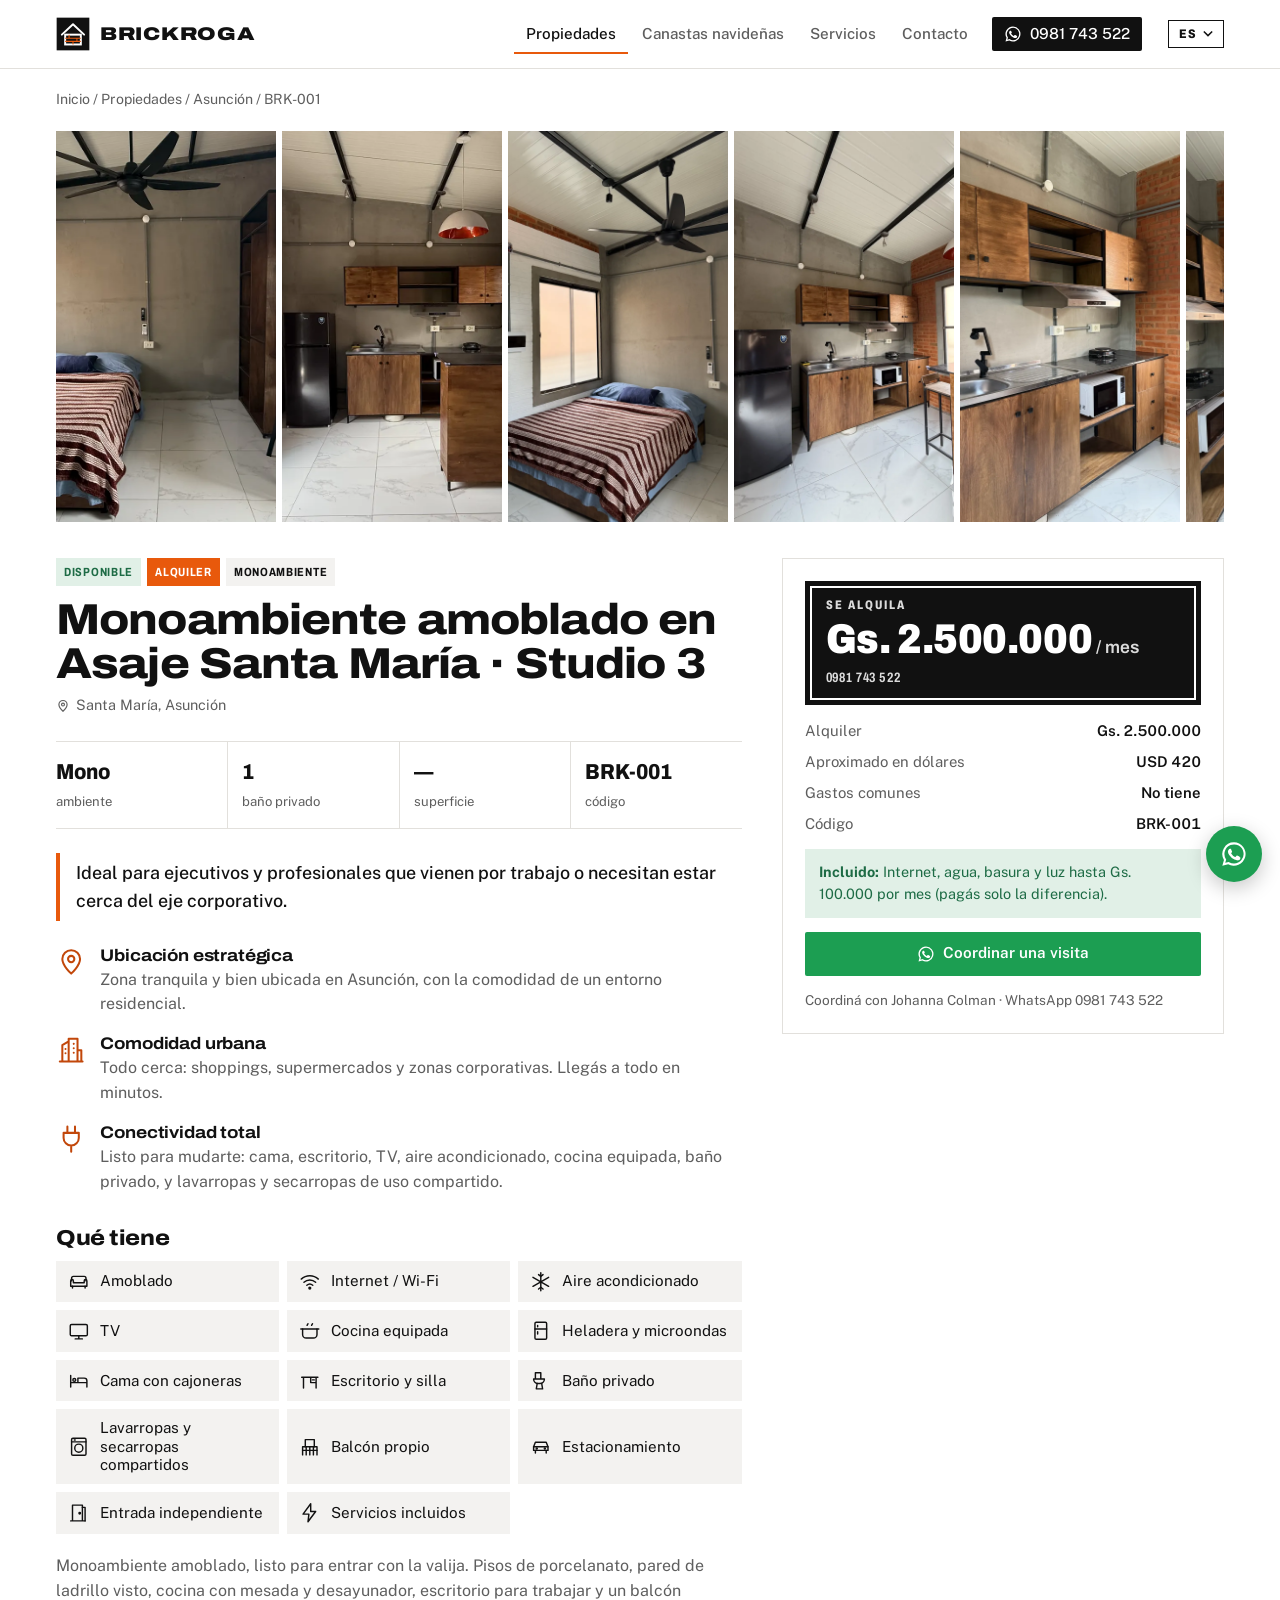
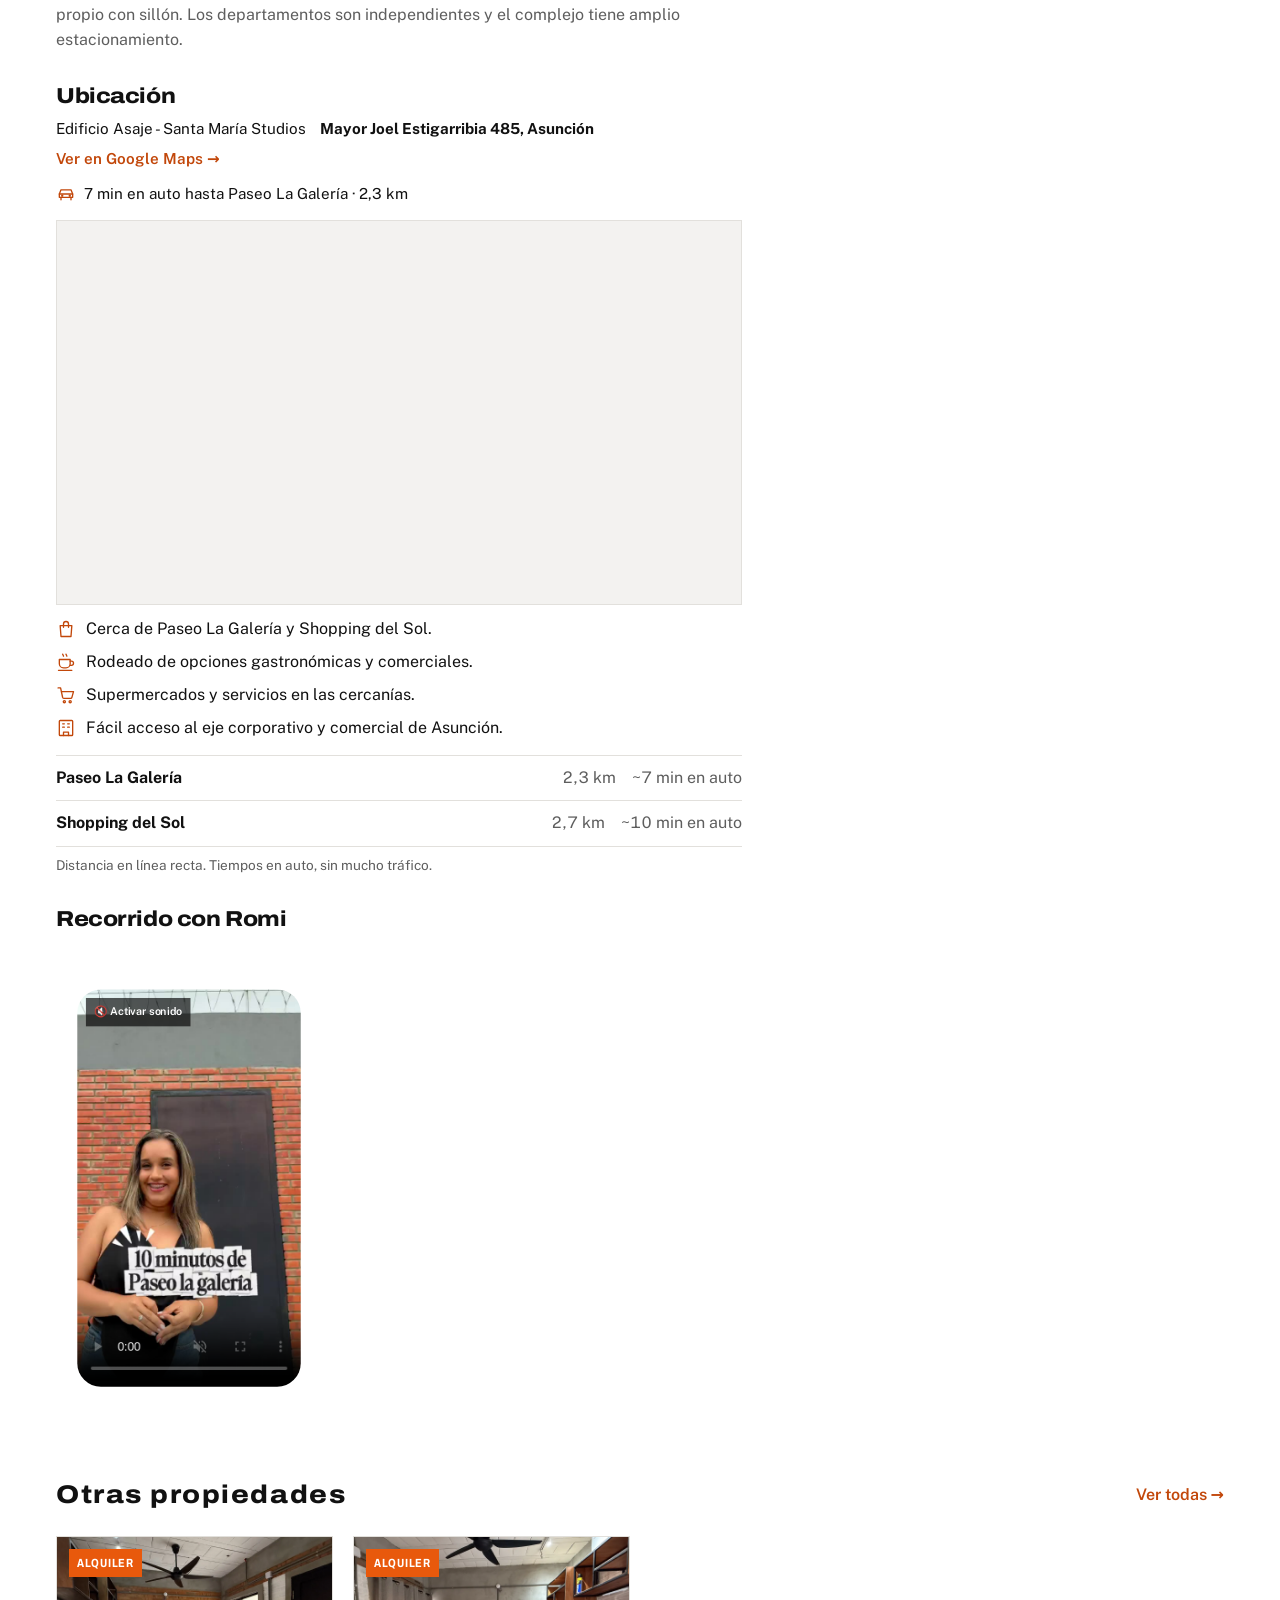
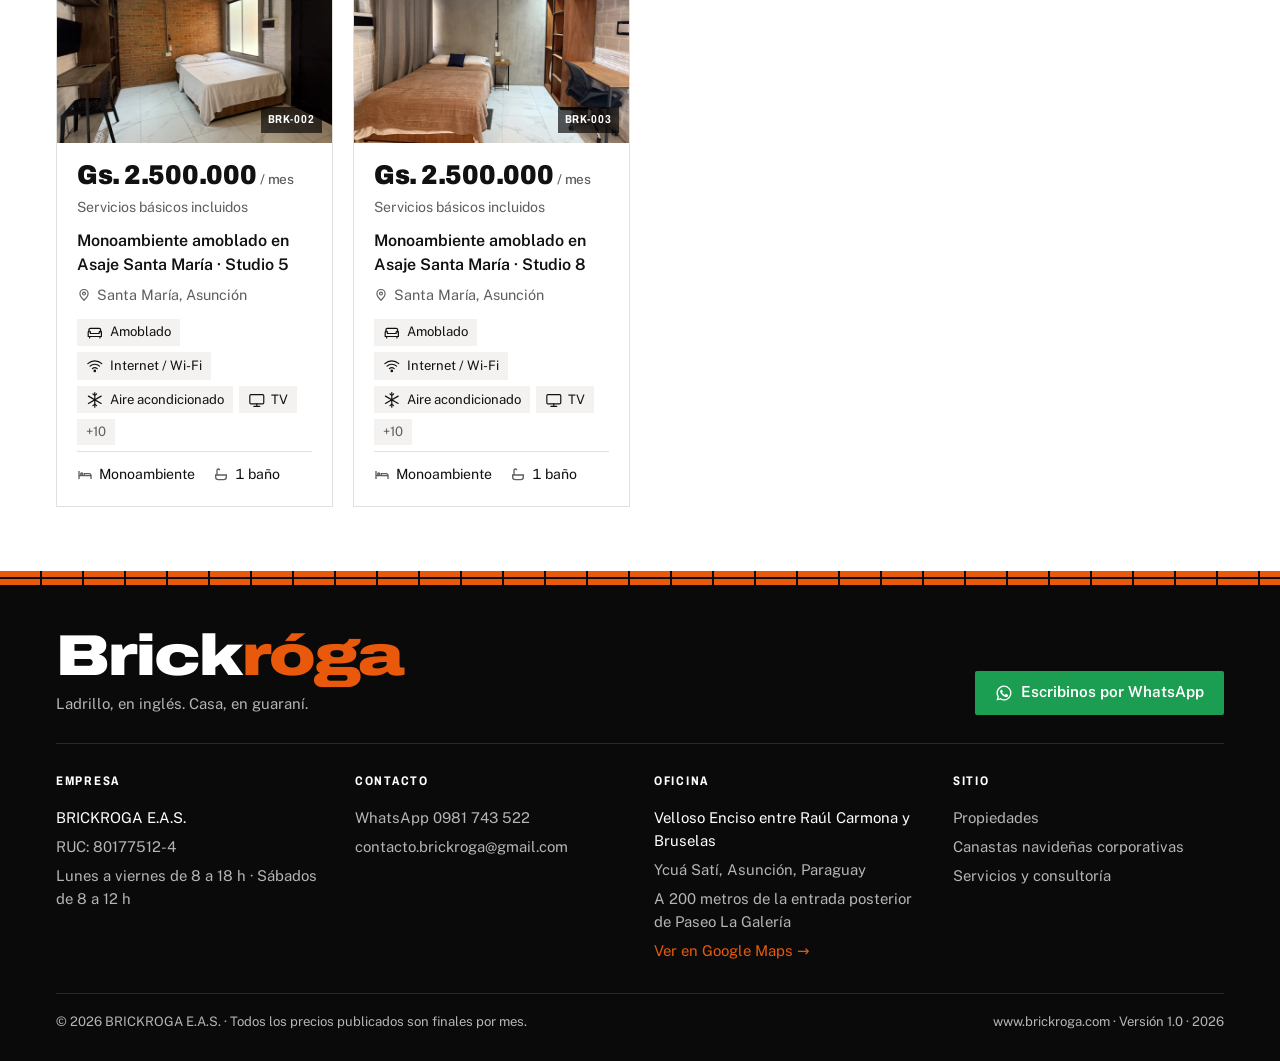
==== commit 00e96bbf: "Fotos reales de Asaje: Studio 3, 5, 8 y espacios comunes Fotos de Johanna convertidas de HEIC a WebP" ====
--- a/alquiler-monoambiente-amoblado-asaje-santa-maria-studio-3-asuncion.html
+++ b/alquiler-monoambiente-amoblado-asaje-santa-maria-studio-3-asuncion.html
@@ -25,8 +25,8 @@
 <meta property="og:type" content="website">
 <meta property="og:locale" content="es_PY">
 <meta property="og:url" content="https://www.brickroga.com/alquiler-monoambiente-amoblado-asaje-santa-maria-studio-3-asuncion.html">
-<meta property="og:image" content="https://www.brickroga.com/assets/fotos/santa-maria/r1.webp">
-<script type="application/ld+json">{"@context":"https://schema.org","@graph":[{"@type":"RealEstateListing","@id":"https://www.brickroga.com/alquiler-monoambiente-amoblado-asaje-santa-maria-studio-3-asuncion.html","url":"https://www.brickroga.com/alquiler-monoambiente-amoblado-asaje-santa-maria-studio-3-asuncion.html","name":"Monoambiente amoblado en Asaje Santa María · Studio 3","description":"Monoambiente amoblado en Asaje Santa María, Studio 3 en Santa María, Asunción, Paraguay. Gs. 2.500.000 por mes. Incluye internet, agua, basura y luz hasta Gs. 100.000 por mes (pagás solo la diferencia). Ideal para ejecutivos y profesionales que vienen por trabajo o necesitan estar cerca del eje corp","inLanguage":"es-PY","image":"https://www.brickroga.com/assets/fotos/santa-maria/r1.webp","about":{"@type":"Apartment","name":"Monoambiente amoblado en Asaje Santa María · Studio 3","description":"Monoambiente amoblado, listo para entrar con la valija. Pisos de porcelanato, pared de ladrillo visto, cocina con mesada y desayunador, escritorio para trabajar y un patio propio con mesa. Los departamentos son independientes y el complejo tiene amplio estacionamiento.","address":{"@type":"PostalAddress","streetAddress":"Mayor Joel Estigarribia 485, Asunción","addressLocality":"Asunción","addressRegion":"Asunción","addressCountry":"PY"},"geo":{"@type":"GeoCoordinates","latitude":-25.301266,"longitude":-57.550014},"numberOfRooms":1,"numberOfBathroomsTotal":1,"amenityFeature":[{"@type":"LocationFeatureSpecification","name":"Amoblado","value":true},{"@type":"LocationFeatureSpecification","name":"Internet / Wi-Fi","value":true},{"@type":"LocationFeatureSpecification","name":"Aire acondicionado","value":true},{"@type":"LocationFeatureSpecification","name":"TV","value":true},{"@type":"LocationFeatureSpecification","name":"Cocina equipada","value":true},{"@type":"LocationFeatureSpecification","name":"Heladera y microondas","value":true},{"@type":"LocationFeatureSpecification","name":"Cama con cajoneras","value":true},{"@type":"LocationFeatureSpecification","name":"Escritorio y silla","value":true},{"@type":"LocationFeatureSpecification","name":"Baño privado","value":true},{"@type":"LocationFeatureSpecification","name":"Lavarropas y secarropas compartidos","value":true},{"@type":"LocationFeatureSpecification","name":"Patio propio","value":true},{"@type":"LocationFeatureSpecification","name":"Estacionamiento","value":true},{"@type":"LocationFeatureSpecification","name":"Entrada independiente","value":true},{"@type":"LocationFeatureSpecification","name":"Servicios incluidos","value":true}],"image":["https://www.brickroga.com/assets/fotos/santa-maria/r1.webp","https://www.brickroga.com/assets/fotos/santa-maria/fachada.jpg","https://www.brickroga.com/assets/fotos/santa-maria/r5.webp","https://www.brickroga.com/assets/fotos/santa-maria/r4.webp","https://www.brickroga.com/assets/fotos/santa-maria/r3.webp","https://www.brickroga.com/assets/fotos/santa-maria/r2.webp"]},"offers":{"@type":"Offer","price":2500000,"priceCurrency":"PYG","businessFunction":"http://purl.org/goodrelations/v1#LeaseOut","priceSpecification":{"@type":"UnitPriceSpecification","price":2500000,"priceCurrency":"PYG","unitText":"mes"},"availability":"https://schema.org/InStock","seller":{"@id":"https://www.brickroga.com/#empresa"}}},{"@type":"BreadcrumbList","itemListElement":[{"@type":"ListItem","position":1,"name":"Inicio","item":"https://www.brickroga.com/"},{"@type":"ListItem","position":2,"name":"Propiedades en Paraguay","item":"https://www.brickroga.com/alquileres.html"},{"@type":"ListItem","position":3,"name":"Monoambiente amoblado en Asaje Santa María · Studio 3","item":"https://www.brickroga.com/alquiler-monoambiente-amoblado-asaje-santa-maria-studio-3-asuncion.html"}]},{"@type":["RealEstateAgent","LocalBusiness"],"@id":"https://www.brickroga.com/#empresa","name":"Brickroga","legalName":"BRICKROGA E.A.S.","url":"https://www.brickroga.com/","telephone":"+595981743522","email":"contacto.brickroga@gmail.com","taxID":"80177512-4","address":{"@type":"PostalAddress","streetAddress":"Velloso Enciso entre Raúl Carmona y Bruselas","addressLocality":"Asunción","addressCountry":"PY"},"areaServed":{"@type":"Country","name":"Paraguay"}}]}</script>
+<meta property="og:image" content="https://www.brickroga.com/assets/fotos/asaje/studio-3/6428.webp">
+<script type="application/ld+json">{"@context":"https://schema.org","@graph":[{"@type":"RealEstateListing","@id":"https://www.brickroga.com/alquiler-monoambiente-amoblado-asaje-santa-maria-studio-3-asuncion.html","url":"https://www.brickroga.com/alquiler-monoambiente-amoblado-asaje-santa-maria-studio-3-asuncion.html","name":"Monoambiente amoblado en Asaje Santa María · Studio 3","description":"Monoambiente amoblado en Asaje Santa María, Studio 3 en Santa María, Asunción, Paraguay. Gs. 2.500.000 por mes. Incluye internet, agua, basura y luz hasta Gs. 100.000 por mes (pagás solo la diferencia). Ideal para ejecutivos y profesionales que vienen por trabajo o necesitan estar cerca del eje corp","inLanguage":"es-PY","image":"https://www.brickroga.com/assets/fotos/asaje/studio-3/6428.webp","about":{"@type":"Apartment","name":"Monoambiente amoblado en Asaje Santa María · Studio 3","description":"Monoambiente amoblado, listo para entrar con la valija. Pisos de porcelanato, pared de ladrillo visto, cocina con mesada y desayunador, escritorio para trabajar y un balcón propio con sillón. Los departamentos son independientes y el complejo tiene amplio estacionamiento.","address":{"@type":"PostalAddress","streetAddress":"Mayor Joel Estigarribia 485, Asunción","addressLocality":"Asunción","addressRegion":"Asunción","addressCountry":"PY"},"geo":{"@type":"GeoCoordinates","latitude":-25.301266,"longitude":-57.550014},"numberOfRooms":1,"numberOfBathroomsTotal":1,"amenityFeature":[{"@type":"LocationFeatureSpecification","name":"Amoblado","value":true},{"@type":"LocationFeatureSpecification","name":"Internet / Wi-Fi","value":true},{"@type":"LocationFeatureSpecification","name":"Aire acondicionado","value":true},{"@type":"LocationFeatureSpecification","name":"TV","value":true},{"@type":"LocationFeatureSpecification","name":"Cocina equipada","value":true},{"@type":"LocationFeatureSpecification","name":"Heladera y microondas","value":true},{"@type":"LocationFeatureSpecification","name":"Cama con cajoneras","value":true},{"@type":"LocationFeatureSpecification","name":"Escritorio y silla","value":true},{"@type":"LocationFeatureSpecification","name":"Baño privado","value":true},{"@type":"LocationFeatureSpecification","name":"Lavarropas y secarropas compartidos","value":true},{"@type":"LocationFeatureSpecification","name":"Balcón propio","value":true},{"@type":"LocationFeatureSpecification","name":"Estacionamiento","value":true},{"@type":"LocationFeatureSpecification","name":"Entrada independiente","value":true},{"@type":"LocationFeatureSpecification","name":"Servicios incluidos","value":true}],"image":["https://www.brickroga.com/assets/fotos/asaje/studio-3/6428.webp","https://www.brickroga.com/assets/fotos/asaje/studio-3/6429.webp","https://www.brickroga.com/assets/fotos/asaje/studio-3/6436.webp","https://www.brickroga.com/assets/fotos/asaje/studio-3/6441.webp","https://www.brickroga.com/assets/fotos/asaje/studio-3/6434.webp","https://www.brickroga.com/assets/fotos/asaje/studio-3/6435.webp"]},"offers":{"@type":"Offer","price":2500000,"priceCurrency":"PYG","businessFunction":"http://purl.org/goodrelations/v1#LeaseOut","priceSpecification":{"@type":"UnitPriceSpecification","price":2500000,"priceCurrency":"PYG","unitText":"mes"},"availability":"https://schema.org/InStock","seller":{"@id":"https://www.brickroga.com/#empresa"}}},{"@type":"BreadcrumbList","itemListElement":[{"@type":"ListItem","position":1,"name":"Inicio","item":"https://www.brickroga.com/"},{"@type":"ListItem","position":2,"name":"Propiedades en Paraguay","item":"https://www.brickroga.com/alquileres.html"},{"@type":"ListItem","position":3,"name":"Monoambiente amoblado en Asaje Santa María · Studio 3","item":"https://www.brickroga.com/alquiler-monoambiente-amoblado-asaje-santa-maria-studio-3-asuncion.html"}]},{"@type":["RealEstateAgent","LocalBusiness"],"@id":"https://www.brickroga.com/#empresa","name":"Brickroga","legalName":"BRICKROGA E.A.S.","url":"https://www.brickroga.com/","telephone":"+595981743522","email":"contacto.brickroga@gmail.com","taxID":"80177512-4","address":{"@type":"PostalAddress","streetAddress":"Velloso Enciso entre Raúl Carmona y Bruselas","addressLocality":"Asunción","addressCountry":"PY"},"areaServed":{"@type":"Country","name":"Paraguay"}}]}</script>
 </head>
 <body data-page="alquileres" data-dyn-title data-prop="asaje-santa-maria-studio-3">
 <header id="site-header"></header>
@@ -37,11 +37,11 @@
     <p>Alquiler · Monoambiente · Santa María, Asunción, Paraguay</p>
     <p><strong>Gs. 2.500.000 por mes</strong> · Incluye: Internet, agua, basura y luz hasta Gs. 100.000 por mes (pagás solo la diferencia).</p>
     <p>Ideal para ejecutivos y profesionales que vienen por trabajo o necesitan estar cerca del eje corporativo.</p>
-    <p>Monoambiente amoblado, listo para entrar con la valija. Pisos de porcelanato, pared de ladrillo visto, cocina con mesada y desayunador, escritorio para trabajar y un patio propio con mesa. Los departamentos son independientes y el complejo tiene amplio estacionamiento.</p>
-    <h2>Comodidades</h2><ul><li>Amoblado</li><li>Internet / Wi-Fi</li><li>Aire acondicionado</li><li>TV</li><li>Cocina equipada</li><li>Heladera y microondas</li><li>Cama con cajoneras</li><li>Escritorio y silla</li><li>Baño privado</li><li>Lavarropas y secarropas compartidos</li><li>Patio propio</li><li>Estacionamiento</li><li>Entrada independiente</li><li>Servicios incluidos</li></ul>
+    <p>Monoambiente amoblado, listo para entrar con la valija. Pisos de porcelanato, pared de ladrillo visto, cocina con mesada y desayunador, escritorio para trabajar y un balcón propio con sillón. Los departamentos son independientes y el complejo tiene amplio estacionamiento.</p>
+    <h2>Comodidades</h2><ul><li>Amoblado</li><li>Internet / Wi-Fi</li><li>Aire acondicionado</li><li>TV</li><li>Cocina equipada</li><li>Heladera y microondas</li><li>Cama con cajoneras</li><li>Escritorio y silla</li><li>Baño privado</li><li>Lavarropas y secarropas compartidos</li><li>Balcón propio</li><li>Estacionamiento</li><li>Entrada independiente</li><li>Servicios incluidos</li></ul>
     <h2>Ubicación</h2><p>Mayor Joel Estigarribia 485, Asunción</p>
     <ul><li>Paseo La Galería: 2,3 km, unos 7 min en auto</li><li>Shopping del Sol: 2,7 km, unos 10 min en auto</li></ul>
-    <img src="assets/fotos/santa-maria/r1.webp" alt="Monoambiente amoblado en Asaje Santa María · Studio 3 en Asunción, Paraguay: foto 1" width="400" height="300" loading="lazy"><img src="assets/fotos/santa-maria/fachada.jpg" alt="Monoambiente amoblado en Asaje Santa María · Studio 3 en Asunción, Paraguay: foto 2" width="400" height="300" loading="lazy"><img src="assets/fotos/santa-maria/r5.webp" alt="Monoambiente amoblado en Asaje Santa María · Studio 3 en Asunción, Paraguay: foto 3" width="400" height="300" loading="lazy"><img src="assets/fotos/santa-maria/r4.webp" alt="Monoambiente amoblado en Asaje Santa María · Studio 3 en Asunción, Paraguay: foto 4" width="400" height="300" loading="lazy">
+    <img src="assets/fotos/asaje/studio-3/6428.webp" alt="Monoambiente amoblado en Asaje Santa María · Studio 3 en Asunción, Paraguay: foto 1" width="400" height="300" loading="lazy"><img src="assets/fotos/asaje/studio-3/6429.webp" alt="Monoambiente amoblado en Asaje Santa María · Studio 3 en Asunción, Paraguay: foto 2" width="400" height="300" loading="lazy"><img src="assets/fotos/asaje/studio-3/6436.webp" alt="Monoambiente amoblado en Asaje Santa María · Studio 3 en Asunción, Paraguay: foto 3" width="400" height="300" loading="lazy"><img src="assets/fotos/asaje/studio-3/6441.webp" alt="Monoambiente amoblado en Asaje Santa María · Studio 3 en Asunción, Paraguay: foto 4" width="400" height="300" loading="lazy">
     <p><a href="https://wa.me/595981743522">Consultar por WhatsApp al 0981 743 522</a></p>
   </article>
 </main>
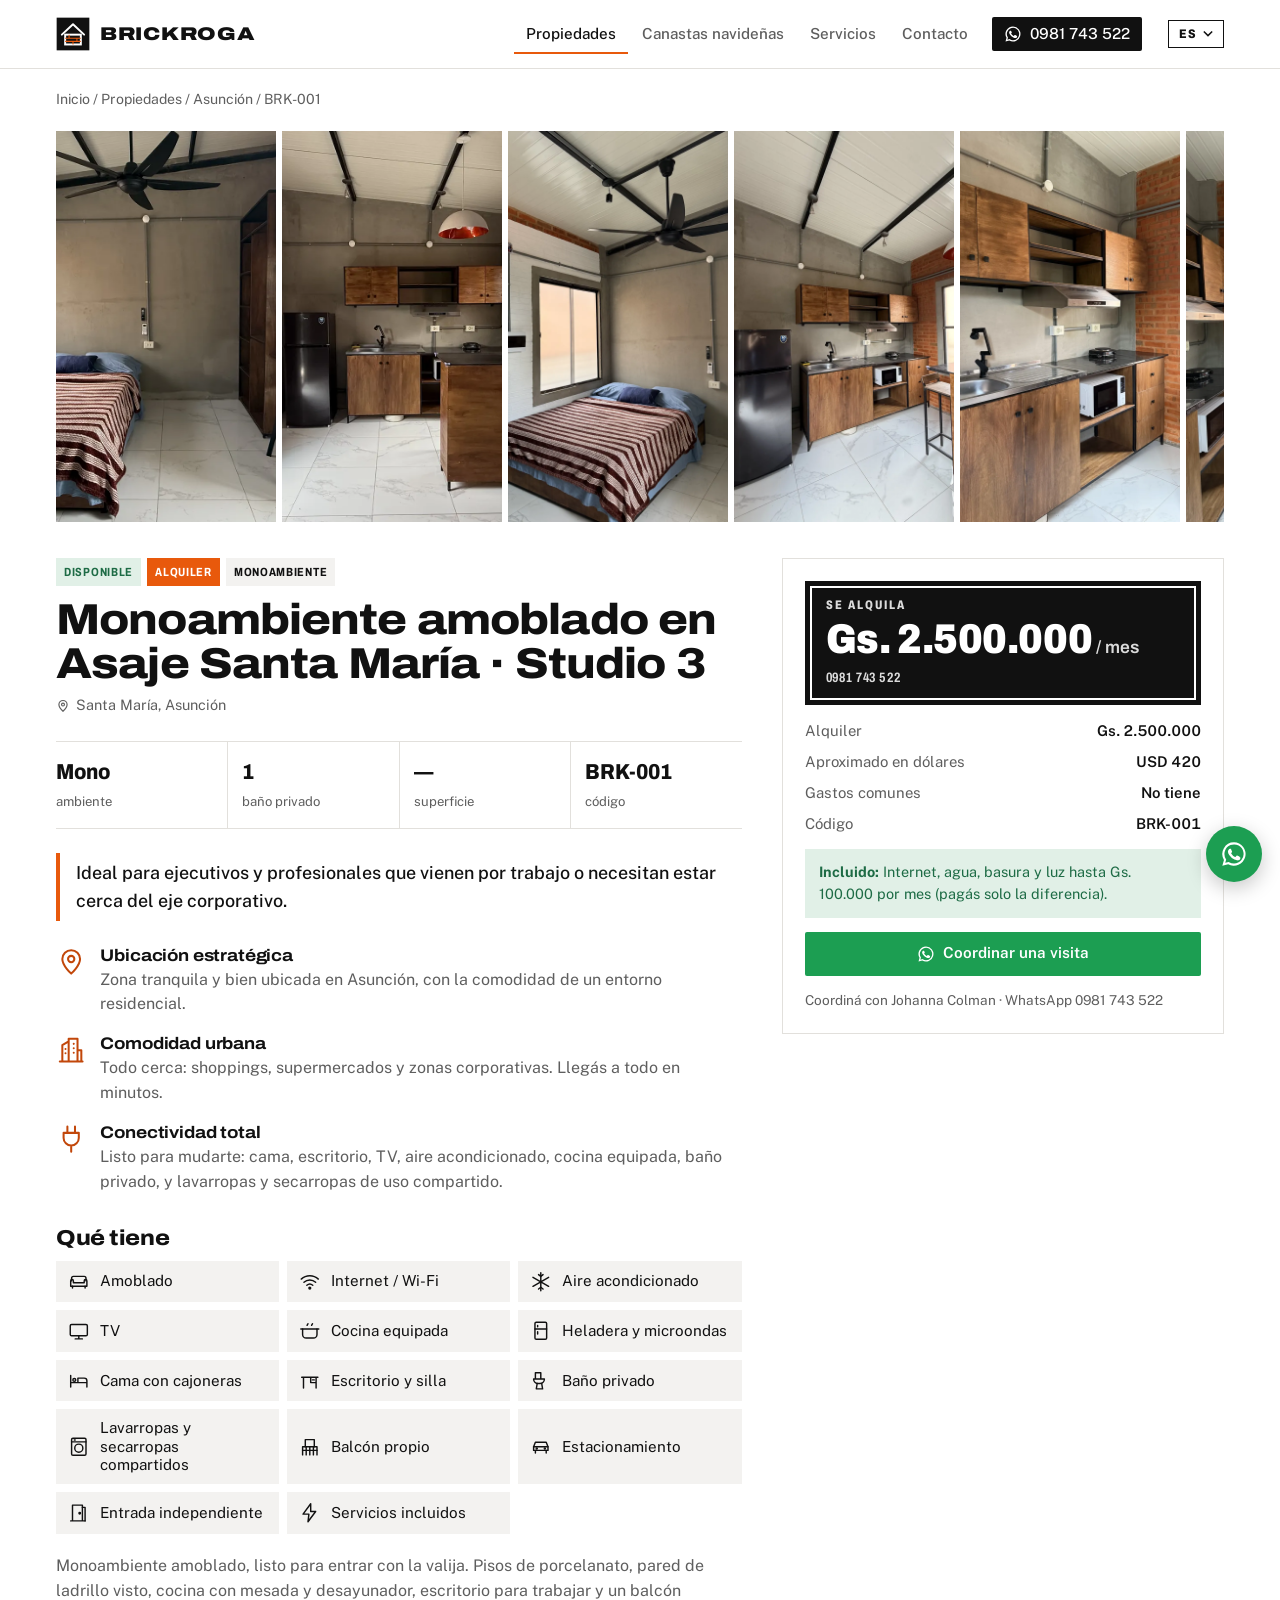
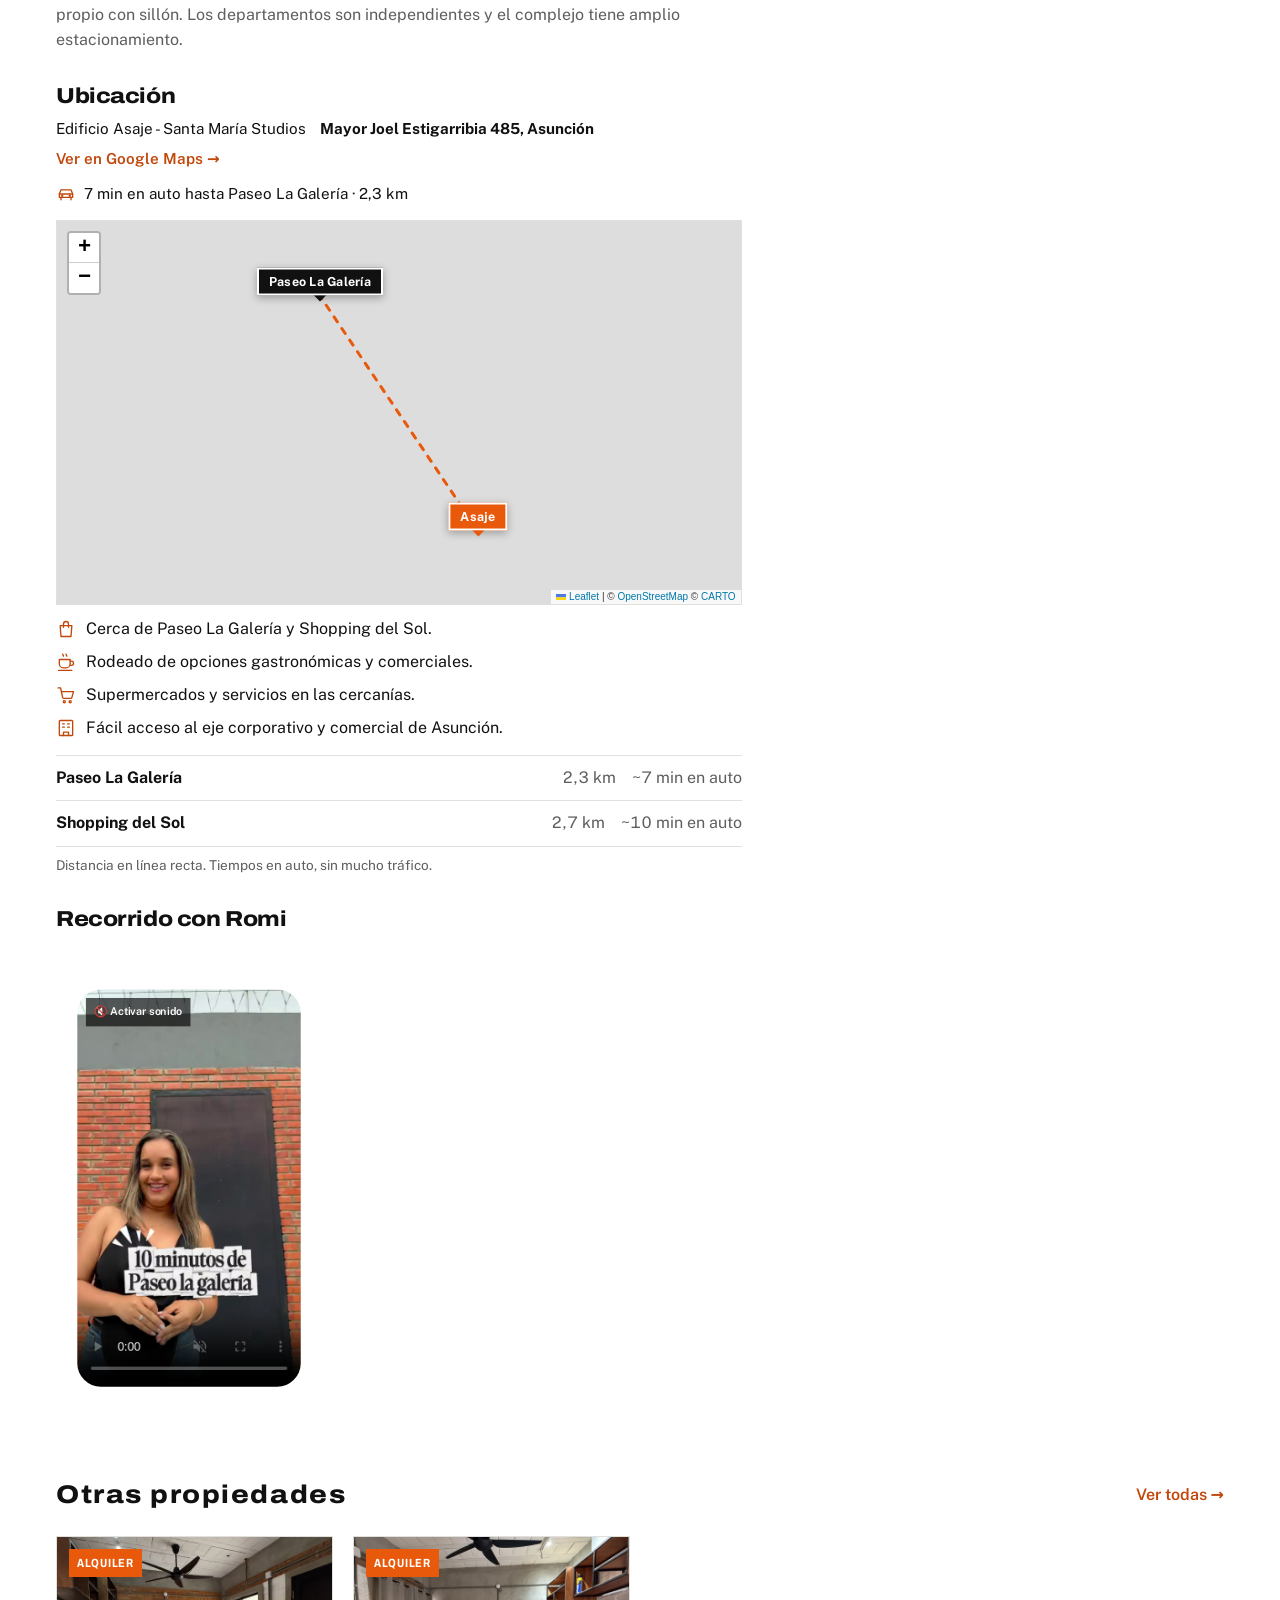
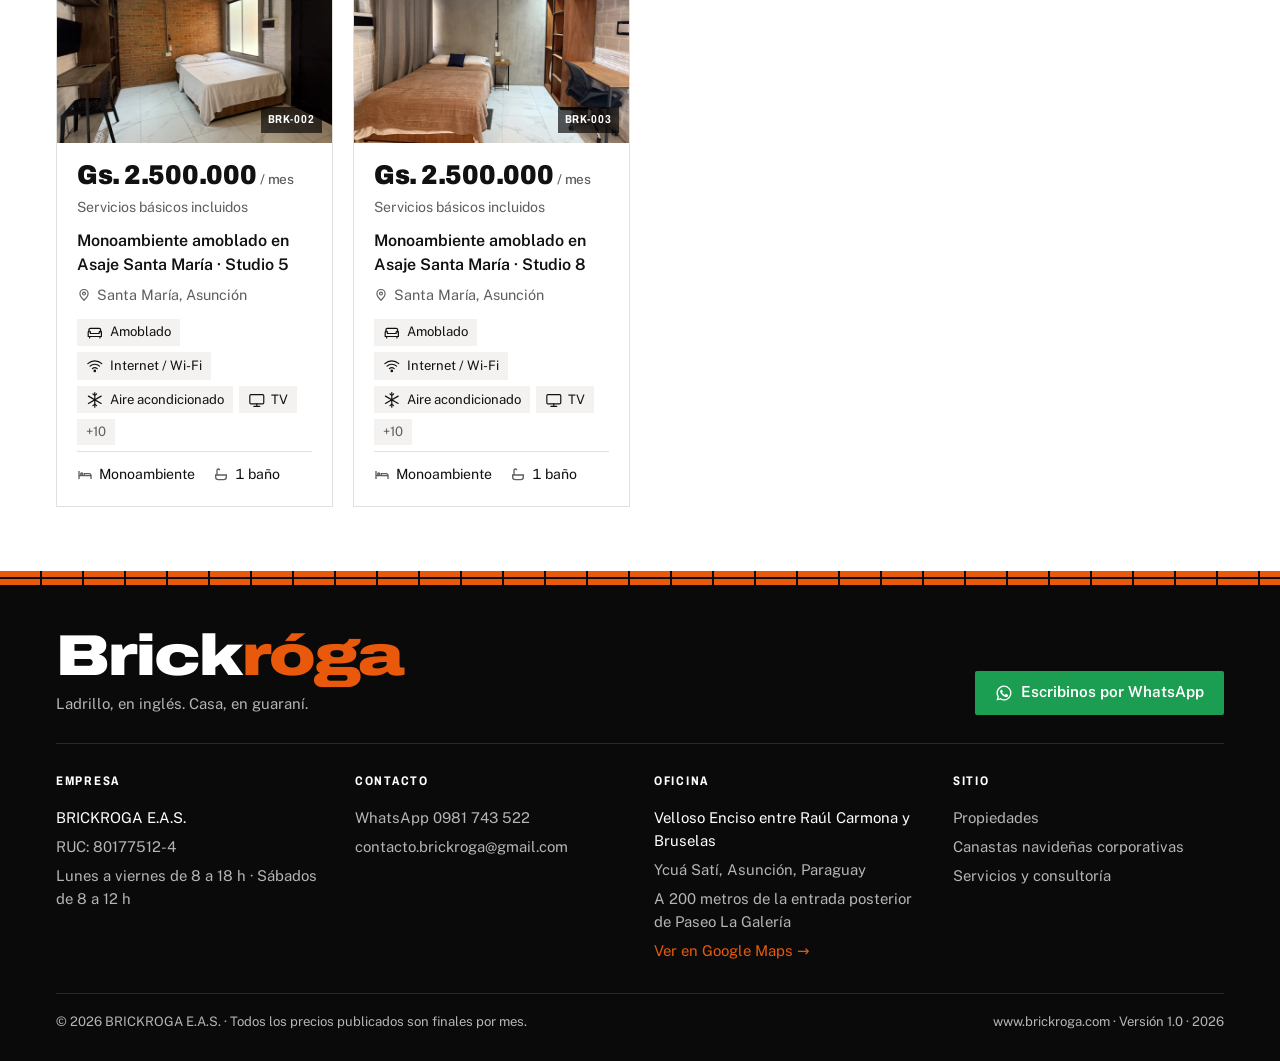
==== commit 32d78247: "Mapa de código abierto (Leaflet + OpenStreetMap) con la ruta hasta Paseo La Galería Reemplaza el ifr" ====
--- a/alquiler-monoambiente-amoblado-asaje-santa-maria-studio-3-asuncion.html
+++ b/alquiler-monoambiente-amoblado-asaje-santa-maria-studio-3-asuncion.html
@@ -68,7 +68,7 @@
     const msg = "Hola Brickroga, me interesa " + (p.codigo ? "la propiedad " + p.codigo + ", " : "") + "\"" + p.titulo + "\"" + (p.precio ? " (" + M(p.precio) + " por " + p.periodo + ")" : "") + ". ¿Puedo coordinar una visita?";
     const wa = BRK.waLink(msg, K.numero);
     const estado = p.estado === "disponible" ? '<span class="chip chip-ok">Disponible</span>' : '<span class="chip chip-ej">' + E(p.estado) + '</span>';
-    const fotos = (p.fotos || []).length ? p.fotos.map((s, i) => `<img src="${E(s)}" alt="${E(p.titulo)} en ${E(p.ciudad)}, Paraguay, foto ${i + 1}" loading="${i < 3 ? "eager" : "lazy"}">`).join("")
+    const fotos = (p.fotos || []).length ? p.fotos.map((s, i) => `<img src="${E(s)}" alt="${E(p.titulo)} en ${E(p.ciudad)}, Paraguay, foto ${i + 1}" loading="${i < 3 ? "eager" : "lazy"}" tabindex="0">`).join("")
       : [0, 1, 2].map(() => '<div class="card-photo" style="aspect-ratio:9/16">' + BRK.photo(p) + '</div>').join("");
     const facts = [];
     if (p.tipo !== "Terreno") facts.push(p.dormitorios ? [p.dormitorios, p.dormitorios === 1 ? "dormitorio" : "dormitorios"] : ["Mono", "ambiente"]);
@@ -104,7 +104,7 @@
           <h2 style="font-size:1.35rem;margin-top:32px">Ubicación</h2>
           <div class="addr">${p.edificio ? `<span>Edificio ${E(p.edificio)}</span>` : ""}${p.direccion ? `<b>${E(p.direccion)}</b>` : `<b>${E(p.barrio)}, ${E(p.ciudad)}</b>`}${p.maps ? `<a href="${E(p.maps)}" target="_blank" rel="noopener">Ver en Google Maps →</a>` : ""}</div>
           ${refNear ? `<p class="map-ref">${BRK_ICO("car")}<span>${refNear.min} min en auto hasta ${E(ref)} · ${String(refNear.km).replace(".", ",")} km</span></p>` : ""}
-          ${mapq ? `<div class="map-embed"><iframe title="Mapa: ${E(p.barrio)}, ${E(p.ciudad)}" src="${mapSrc}" loading="lazy" referrerpolicy="no-referrer-when-downgrade" allowfullscreen></iframe></div>${p.mapa_aprox ? '<p class="muted" style="font-size:.85rem;margin-top:8px">Ubicación aproximada. Te pasamos la dirección exacta al confirmar la reserva.</p>' : ""}` : ""}
+          ${p.lat ? `<div class="map-embed"><div class="lmap" id="lmap" role="img" aria-label="Mapa: ${E(p.barrio)}, ${E(p.ciudad)}"></div></div>` : mapq ? `<div class="map-embed"><iframe title="Mapa: ${E(p.barrio)}, ${E(p.ciudad)}" src="${mapSrc}" loading="lazy" referrerpolicy="no-referrer-when-downgrade" allowfullscreen></iframe></div>${p.mapa_aprox ? '<p class="muted" style="font-size:.85rem;margin-top:8px">Ubicación aproximada. Te pasamos la dirección exacta al confirmar la reserva.</p>' : ""}` : ""}
           ${p.cerca_lista ? `<ul class="near-list">${p.cerca_lista.map(c => { const s = BRK_ICO_SPLIT(c); return `<li>${s[0]}<span>${E(s[1])}</span></li>`; }).join("")}</ul>` : ""}
           ${p.cerca && p.cerca.length ? `<div class="near">${p.cerca.map(c => `<div><b>${E(c.lugar)}</b><span>${String(c.km).replace(".", ",")} km</span><span>~${c.min} min en auto</span></div>`).join("")}</div>
           <p class="muted" style="font-size:.85rem;margin-top:8px">Distancia en línea recta. Tiempos en auto, sin mucho tráfico.</p>` : ""}
@@ -130,6 +130,9 @@
         </aside>
       </div>
       ${(() => { const more = BRK.visibles().filter(x => x.id !== p.id).slice(0, 3); return more.length ? `<section style="padding-bottom:64px"><div class="section-head"><h2 style="font-size:1.6rem">Otras propiedades</h2><a class="link" href="alquileres.html">Ver todas →</a></div><div class="grid">${more.map(BRK.card).join("")}</div></section>` : ""; })()}`;
+    const lm = document.getElementById("lmap");
+    if (lm) BRK.mapa(lm, { lat: p.lat, lng: p.lng, label: p.edificio ? p.edificio.split(" - ")[0] : (p.barrio || "Acá"),
+      ref: ref ? { name: ref, lat: p.ref_lat || BRK.REF_GALERIA.lat, lng: p.ref_lng || BRK.REF_GALERIA.lng } : null }).catch(() => {});
     window.scrollTo(0, 0);
     if (window.BRK_VIDEOS_READY) BRK_VIDEOS_READY();
   }
--- a/assets/styles.css
+++ b/assets/styles.css
@@ -584,3 +584,31 @@
 @media (max-width:640px){.story .word{font-size:clamp(2.4rem,14vw,3.6rem);max-width:100%}}
 .sub-h{font-size:.95rem;margin-top:6px}
 .slider-ui[hidden]{display:none}
+
+/* photo viewer */
+.strip img{cursor:zoom-in}
+.lb{position:fixed;inset:0;z-index:1000;background:#0b0b0b;display:none;align-items:center;justify-content:center}
+.lb.on{display:flex;animation:lbIn .2s ease}
+@keyframes lbIn{from{opacity:0}to{opacity:1}}
+html.lb-open,html.lb-open body{overflow:hidden}
+.lb-img{max-width:calc(100vw - 160px);max-height:calc(100vh - 110px);object-fit:contain;user-select:none}
+.lb-top{position:absolute;top:0;left:0;right:0;display:flex;justify-content:space-between;align-items:center;padding:14px 18px;color:#fff;font:600 .9rem/1 "Public Sans",sans-serif;letter-spacing:.04em}
+.lb-x{background:none;border:1px solid rgba(255,255,255,.35);color:#fff;width:42px;height:42px;font-size:1.1rem;cursor:pointer}
+.lb-x:hover,.lb-nav:hover{border-color:var(--orange,#E8590C);color:var(--orange,#E8590C)}
+.lb-nav{position:absolute;top:50%;transform:translateY(-50%);background:rgba(0,0,0,.35);border:1px solid rgba(255,255,255,.35);color:#fff;width:52px;height:64px;font-size:2.2rem;line-height:1;cursor:pointer}
+.lb-prev{left:18px}.lb-next{right:18px}
+@media (max-width:700px){
+  .lb-img{max-width:100vw;max-height:calc(100vh - 140px)}
+  .lb-nav{top:auto;bottom:18px;transform:none;width:56px;height:48px}
+  .lb-prev{left:calc(50% - 64px)}.lb-next{right:calc(50% - 64px)}
+}
+
+/* open-source map */
+.map-embed .lmap{width:100%;height:100%;z-index:0}
+.mpin{position:absolute;transform:translate(-50%,-100%);white-space:nowrap;padding:6px 10px;font:700 .78rem/1 "Public Sans",sans-serif;letter-spacing:.02em;color:#fff;background:#111;border:2px solid #fff;box-shadow:0 2px 8px rgba(0,0,0,.3)}
+.mpin::after{content:"";position:absolute;left:50%;bottom:-8px;transform:translateX(-50%);border:6px solid transparent;border-top-color:inherit;border-bottom:0}
+.mpin-home{background:#E8590C}
+.mpin-home::after{border-top-color:#E8590C}
+.mpin-ref::after{border-top-color:#111}
+.leaflet-container{font-family:"Public Sans",sans-serif}
+.leaflet-control-attribution{font-size:10px}
